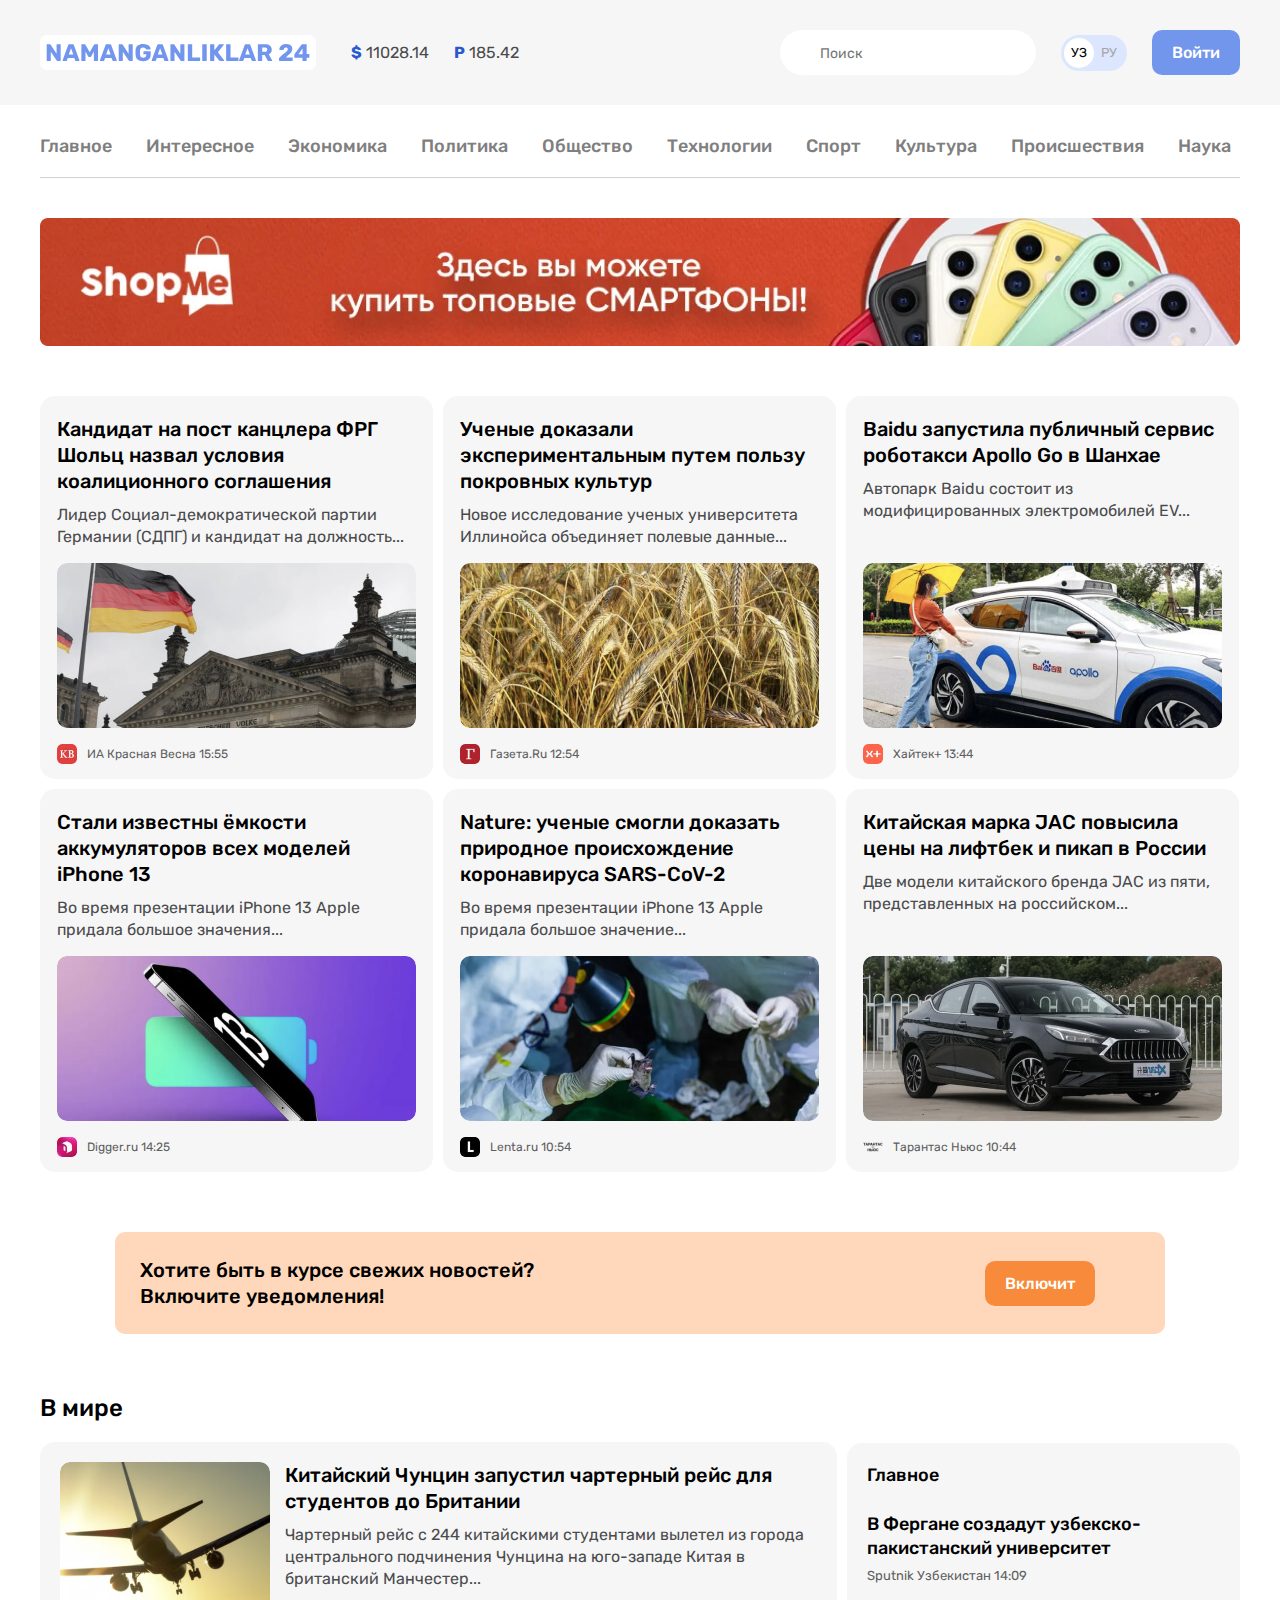
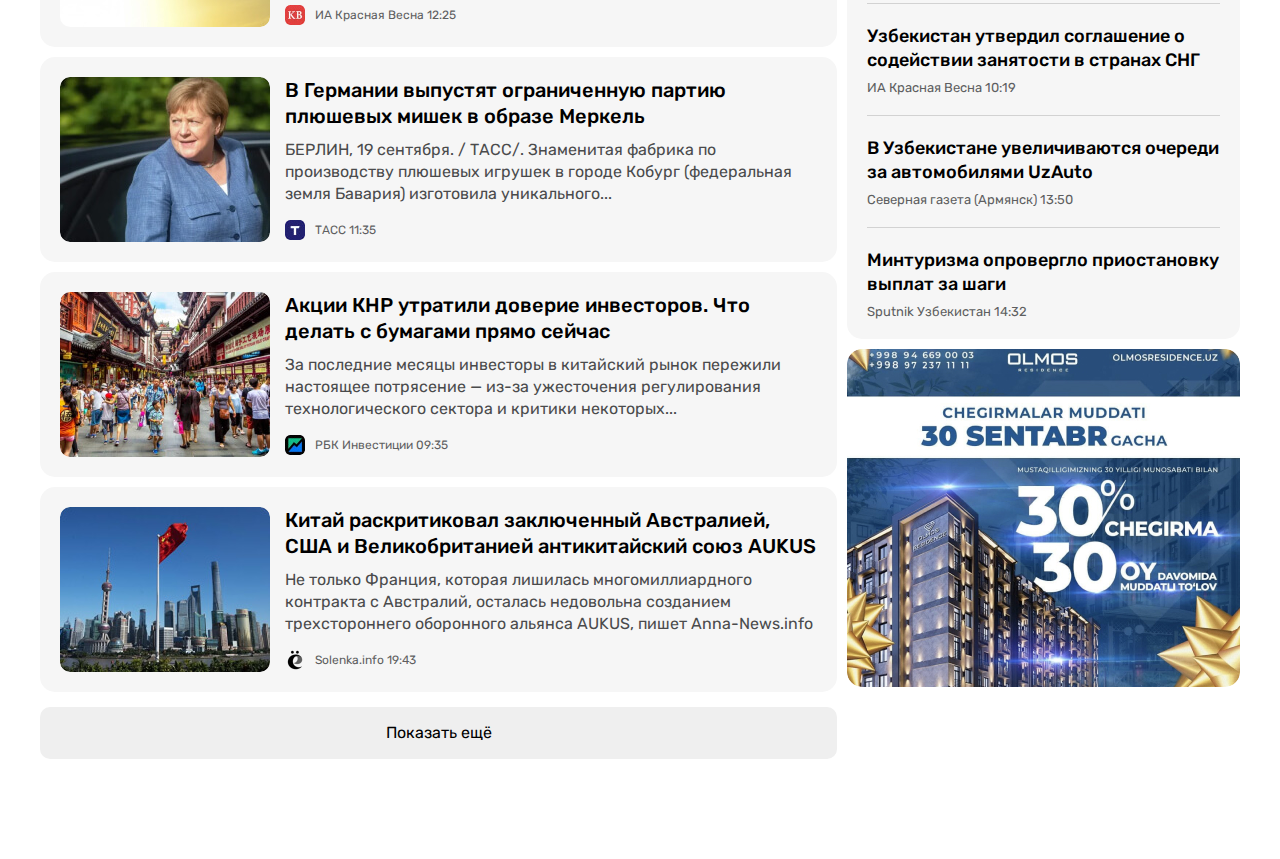
==== index.html @ 51164f2a "Add global-news and sidebar" ====
<!DOCTYPE html>
<html lang="uz">
<head>
  <meta charset="UTF-8">
  <meta http-equiv="X-UA-Compatible" content="IE=edge">
  <meta name="viewport" content="width=device-width, initial-scale=1.0">
  <title>Namanganliklar-24</title>

  <!-- Google Fonts -->
  <link rel="preconnect" href="https://fonts.googleapis.com">
  <link rel="preconnect" href="https://fonts.gstatic.com" crossorigin>
  <link href="https://fonts.googleapis.com/css2?family=Rubik:wght@400;500;700&display=swap" rel="stylesheet">

  <!-- Styles -->
  <link rel="stylesheet" href="css/normalize.css">
  <link rel="stylesheet" href="css/styles.css">
</head>
<body>


  <!-- SITE-HEADER -->
  <header class="site-header">
    <!-- SITE-HEADER-TOP -->
    <div class="site-header-top">
      <div class="site-header-top-container container">
        <!-- SITE-HEADER-LOGO -->
        <a class="site-header-logo" href="index.html">
          <img class="site-header-logo-img" src="img/logo-purple.svg" alt="N24 logo" width="264" height="28">
        </a>

        <!-- CURRENCY RATES -->
        <ul class="currency-rates">
          <li class="currency-rates-item">
            <b class="currency-rates-type">$</b>
            <span class="currency-rates-value">11028.14</span>
          </li>
          <li class="currency-rates-item">
            <b class="currency-rates-type">Р</b>
            <span class="currency-rates-value">185.42</span>
          </li>
        </ul>

        <!-- GLOBAL SEARCH FORM -->
        <form class="global-search-form" action="https://echo.htmlacademy.ru" method="get">
          <input class="global-search-form-input" type="search" name="search" placeholder="Поиск" aria-label="Поиск" required>
        </form>

        <!-- LANG-TOGGLE -->
        <div class="lang-toggle">
          <a class="lang-toggle-link lang-toggle-link-active" href="index.html">УЗ</a>
          <a class="lang-toggle-link" href="index.html/ru">РУ</a>
        </div>

        <!-- SITE-HEADER-AUTH -->
        <a class="button button-primary" href="#">Войти</a>
      </div>
    </div>

    <div class="container">
      <!-- SITENAV -->
      <nav class="sitenav">
        <ul class="sitenav-list">
          <li class="sitenav-item"><a class="sitenav-link" href="#">Главное</a></li>
          <li class="sitenav-item"><a class="sitenav-link" href="#">Интересное</a></li>
          <li class="sitenav-item"><a class="sitenav-link" href="#">Экономика</a></li>
          <li class="sitenav-item"><a class="sitenav-link" href="#">Политика</a></li>
          <li class="sitenav-item"><a class="sitenav-link" href="#">Общество</a></li>
          <li class="sitenav-item"><a class="sitenav-link" href="#">Технологии</a></li>
          <li class="sitenav-item"><a class="sitenav-link" href="#">Спорт</a></li>
          <li class="sitenav-item"><a class="sitenav-link" href="#">Культура</a></li>
          <li class="sitenav-item"><a class="sitenav-link" href="#">Происшествия</a></li>
          <li class="sitenav-item"><a class="sitenav-link" href="#">Наука</a></li>
        </ul>
      </nav>

      <!-- SITE-HEADER-BANNER -->
      <aside class="site-header-banner">
        <a class="site-header-banner-link" href="https://olcha.uz" target="_blank">
          <img class="site-header-banner-img" src="img/shopme-banner.jpg" alt="Shopme banner" width="1200" height="128" srcset="img/shopme-banner.jpg 1x, img/shopme-banner@2x.jpg 2x">
        </a>
      </aside>
    </div>
  </header>


  <!-- MAIN-CONTENT -->
  <main class="main-content">
    <div class="container">
      <!-- <h1>Namanganliklar24 - сайт новостей</h1> -->

      <!-- TOP NEWS -->
      <section class="top-news">
        <!-- <h2>Топ новости</h2> -->
        <!-- NEWS-GRID -->
        <div class="news-grid">
          <!-- NEWS-GRID-ITEM -->
          <article class="news-grid-item article-card">
            <h3 class="article-card-title">
              <a class="article-card-link" href="#" >Кандидат на пост канцлера ФРГ Шольц назвал условия коалиционного соглашения</a>
            </h3>
            <p class="article-card-text">Лидер Социал-демократической партии Германии (СДПГ) и кандидат на должность...</p>
            <img class="article-card-img" src="img/germany.jpg" alt="Кандидат на пост канцлера ФРГ Шольц назвал условия коалиционного соглашения" width="360" height="165" srcset="img/germany.jpg 1x, img/germany@2x.jpg 2x">
            <footer class="article-card-footer">
              <img class="article-card-source-icon" src="img/krasnaya-vesna.jpg" alt="Кандидат на пост канцлера ФРГ Шольц назвал условия коалиционного соглашения" width="20" height="20" srcset="img/krasnaya-vesna.jpg 1x, img/krasnaya-vesna@2x.jpg 2x">
              <div class="article-card-source-time">
                <span class="article-card-source">ИА Красная Весна</span>
                <time datetime="15:55:00">15:55</time>
              </div>
            </footer>
          </article>
          <!-- NEWS-GRID-ITEM -->
          <article class="news-grid-item article-card">
            <h3 class="article-card-title">
              <a class="article-card-link" href="#" >Ученые доказали экспериментальным путем пользу покровных культур</a>
            </h3>
            <p class="article-card-text">Новое исследование ученых университета Иллинойса объединяет полевые данные...</p>
            <img class="article-card-img" src="img/wheat.jpg" alt="Ученые доказали экспериментальным путем пользу покровных культур" width="360" height="165" srcset="img/wheat.jpg 1x, img/wheat@2x.jpg 2x">
            <footer class="article-card-footer">
              <img class="article-card-source-icon" src="img/gazetaru.jpg" alt="Ученые доказали экспериментальным путем пользу покровных культур" width="20" height="20" srcset="img/gazetaru.jpg 1x, img/gazetaru@2x.jpg 2x">
              <div class="article-card-source-time">
                <span class="article-card-source">Газета.Ru</span>
                <time datetime="12:54:00">12:54</time>
              </div>
            </footer>
          </article>
          <!-- NEWS-GRID-ITEM -->
          <article class="news-grid-item article-card">
            <h3 class="article-card-title">
              <a class="article-card-link" href="#" >Baidu запустила публичный сервис роботакси Apollo Go в Шанхае</a>
            </h3>
            <p class="article-card-text">Автопарк Baidu состоит из модифицированных электромобилей EV...</p>
            <img class="article-card-img" src="img/apollo.jpg" alt="Baidu запустила публичный сервис роботакси Apollo Go в Шанхае" width="360" height="165" srcset="img/apollo.jpg 1x, img/apollo@2x.jpg 2x">
            <footer class="article-card-footer">
              <img class="article-card-source-icon" src="img/hitech-plus.jpg" alt="Baidu запустила публичный сервис роботакси Apollo Go в Шанхае" width="20" height="20" srcset="img/hitech-plus.jpg 1x, img/hitech-plus@2x.jpg 2x">
              <div class="article-card-source-time">
                <span class="article-card-source">Хайтек+</span>
                <time datetime="13:44:00">13:44</time>
              </div>
            </footer>
          </article>
          <!-- NEWS-GRID-ITEM -->
          <article class="news-grid-item article-card">
            <h3 class="article-card-title">
              <a class="article-card-link" href="#" >Стали известны ёмкости аккумуляторов всех моделей iPhone 13</a>
            </h3>
            <p class="article-card-text">Во время презентации iPhone 13 Apple придала большое значения...</p>
            <img class="article-card-img" src="img/iphone.jpg" alt="Стали известны ёмкости аккумуляторов всех моделей iPhone 13" width="360" height="165" srcset="img/iphone.jpg 1x, img/iphone@2x.jpg 2x">
            <footer class="article-card-footer">
              <img class="article-card-source-icon" src="img/digger-logo.jpg" alt="Стали известны ёмкости аккумуляторов всех моделей iPhone 13" width="20" height="20" srcset="img/digger-logo.jpg 1x, img/digger-logo@2x.jpg 2x">
              <div class="article-card-source-time">
                <span class="article-card-source">Digger.ru</span>
                <time datetime="14:25:00">14:25</time>
              </div>
            </footer>
          </article>
          <!-- NEWS-GRID-ITEM -->
          <article class="news-grid-item article-card">
            <h3 class="article-card-title">
              <a class="article-card-link" href="#" >Nature: ученые смогли доказать природное происхождение коронавируса SARS-CoV-2</a>
            </h3>
            <p class="article-card-text">Во время презентации iPhone 13 Apple придала большое значение...</p>
            <img class="article-card-img" src="img/sars-cov.jpg" alt="Nature: ученые смогли доказать природное происхождение коронавируса SARS-CoV-2" width="360" height="165" srcset="img/sars-cov.jpg 1x, img/sars-cov@2x.jpg 2x">
            <footer class="article-card-footer">
              <img class="article-card-source-icon" src="img/lenta.jpg" alt="Nature: ученые смогли доказать природное происхождение коронавируса SARS-CoV-2" width="20" height="20" srcset="img/lenta.jpg 1x, img/lenta.jpg 2x">
              <div class="article-card-source-time">
                <span class="article-card-source">Lenta.ru</span>
                <time datetime="10:54:00">10:54</time>
              </div>
            </footer>
          </article>
          <!-- NEWS-GRID-ITEM -->
          <article class="news-grid-item article-card">
            <h3 class="article-card-title">
              <a class="article-card-link" href="#" >Китайская марка JAC повысила цены на лифтбек и пикап в России</a>
            </h3>
            <p class="article-card-text">Две модели китайского бренда JAC из пяти, представленных на российском...</p>
            <img class="article-card-img" src="img/jac.jpg" alt="Китайская марка JAC повысила цены на лифтбек и пикап в России" width="360" height="165" srcset="img/jac.jpg 1x, img/jac@2x.jpg 2x">
            <footer class="article-card-footer">
              <img class="article-card-source-icon" src="img/tarantas-news.png" alt="Китайская марка JAC повысила цены на лифтбек и пикап в России" width="20" height="20" srcset="img/tarantas-news.png 1x, img/tarantas-news@2x.png 2x">
              <div class="article-card-source-time">
                <span class="article-card-source">Тарантас Ньюс</span>
                <time datetime="10:44:00">10:44</time>
              </div>
            </footer>
          </article>
        </div>
      </section>


      <!-- NOTIFICATION-CTA -->
      <section class="notitification-cta">
        <div class="notitification-cta-text">Хотите быть в курсе свежих новостей?
          <br>Включите уведомления!
        </div>
        <button class="button button-orange" type="button">Включит</button>
      </section>


      <div class="layout-2-1">
        <div class="layout-2-1-main">
          <section class="global-news">
            <h2 class="global-news-heading">В мире</h2>
            <!-- NEWS-LIST -->
            <div class="news-list">
              <div class="news-list-item article-card-horizontal">
                <img class="article-card-horizontal-img" src="img/airplane.jpg" alt="" width="210" height="165" srcset="img/airplane.jpg 1x, img/airplane@2x.jpg 2x">
                <div class="article-card-horizontal-content">
                  <h3 class="article-card-horizontal-title">
                    <a class="article-card-horizontal-link" href="#">Китайский Чунцин запустил чартерный рейс для студентов до Британии</a>
                  </h3>
                  <p class="article-card-horizontal-text">Чартерный рейс с 244 китайскими студентами вылетел из города центрального подчинения Чунцина на юго-западе Китая в британский Манчестер...</p>
                  <footer class="article-card-horizontal-footer">
                    <img class="article-card-horizontal-source-icon" src="img/krasnaya-vesna.jpg" alt="" width="20" height="20" srcset="img/krasnaya-vesna.jpg 1x, img/krasnaya-vesna@2x.jpg 2x">
                    <div class="article-card-source-time">
                      <span class="article-card-horizontal-source">ИА Красная Весна</span>
                      <time datetime="12:25:00">12:25</time>
                    </div>
                  </footer>
                </div>
              </div>
              <div class="news-list-item article-card-horizontal">
                <img class="article-card-horizontal-img" src="img/england.jpg" alt="" width="210" height="165" srcset="img/england.jpg 1x, img/england@2x.jpg 2x">
                <div class="article-card-horizontal-content">
                  <h3 class="article-card-horizontal-title">
                    <a class="article-card-horizontal-link" href="#">В Германии выпустят ограниченную партию плюшевых мишек в образе Меркель</a>
                  </h3>
                  <p class="article-card-horizontal-text">БЕРЛИН, 19 сентября. / ТАСС/. Знаменитая фабрика по производству плюшевых игрушек в городе Кобург (федеральная земля Бавария) изготовила уникального...</p>
                  <footer class="article-card-horizontal-footer">
                    <img class="article-card-horizontal-source-icon" src="img/tacc.jpg" alt="" width="20" height="20" srcset="img/tacc.jpg 1x, img/tacc@2x.jpg 2x">
                    <div class="article-card-source-time">
                      <span class="article-card-horizontal-source">ТАСС</span>
                      <time datetime="11:35:00">11:35</time>
                    </div>
                  </footer>
                </div>
              </div>
              <div class="news-list-item article-card-horizontal">
                <img class="article-card-horizontal-img" src="img/sale.jpg" alt="" width="210" height="165" srcset="img/sale.jpg 1x,img/sale@2x.jpg 2x">
                <div class="article-card-horizontal-content">
                  <h3 class="article-card-horizontal-title">
                    <a class="article-card-horizontal-link" href="#">Акции КНР утратили доверие инвесторов. Что делать с бумагами прямо сейчас</a>
                  </h3>
                  <p class="article-card-horizontal-text">За последние месяцы инвесторы в китайский рынок пережили настоящее потрясение — из-за ужесточения регулирования технологического сектора и критики некоторых...</p>
                  <footer class="article-card-horizontal-footer">
                    <img class="article-card-horizontal-source-icon" src="img/rbk.jpg" alt="" width="20" height="20" srcset="img/rbk.jpg 1x, img/rbk@2x.jpg 2x">
                    <div class="article-card-source-time">
                      <span class="article-card-horizontal-source">РБК Инвестиции</span>
                      <time datetime="09:35:00">09:35</time>
                    </div>
                  </footer>
                </div>
              </div>
              <div class="news-list-item article-card-horizontal">
                <img class="article-card-horizontal-img" src="img/china.jpg" alt="" width="210" height="165" srcset="img/china.jpg 1x, img/china@2x.jpg 2x">
                <div class="article-card-horizontal-content">
                  <h3 class="article-card-horizontal-title">
                    <a class="article-card-horizontal-link" href="#">Китай раскритиковал заключенный Австралией, США и Великобританией антикитайский союз AUKUS</a>
                  </h3>
                  <p class="article-card-horizontal-text">Не только Франция, которая лишилась многомиллиардного контракта с Австралий, осталась недовольна созданием трехстороннего оборонного альянса AUKUS, пишет Anna-News.info</p>
                  <footer class="article-card-horizontal-footer">
                    <img class="article-card-horizontal-source-icon" src="img/solenka.png" alt="" width="20" height="20" srcset="img/solenka.png 1x, img/solenka@2x.png 2x">
                    <div class="article-card-source-time">
                      <span class="article-card-horizontal-source">Solenka.info</span>
                      <time datetime="19:43:00">19:43</time>
                    </div>
                  </footer>
                </div>
              </div>
            </div>
            <button class="news-list-more-button button-block" type="button">Показать ещё</button>
          </section>
        </div>


        <div class="layout-2-1-sidebar">
          <section class="layout-2-1-sidebar-item sidebar-news-card">
            <h2 class="sidebar-news-card-heading">Главное</h2>
            <ul class="sidebar-news-card-list">
              <li class="sidebar-news-card-item">
                <h3 class="sidebar-news-card-title">
                  <a class="sidebar-news-card-link" href="#">В Фергане создадут узбекско-пакистанский университет</a>
                </h3>
                <div class="sidebar-news-card-source-time">
                  <span class="sidebar-news-card-source">Sputnik Узбекистан</span>
                  <time datetime="14:09:00">14:09</time>
                </div>
              </li>
              <li class="sidebar-news-card-item">
                <h3 class="sidebar-news-card-title">
                  <a class="sidebar-news-card-link" href="#"> Узбекистан утвердил соглашение о содействии занятости в странах СНГ</a>
                </h3>
                <div class="sidebar-news-card-source-time">
                  <span class="sidebar-news-card-source">ИА Красная Весна</span>
                  <time datetime="10:19:00">10:19</time>
                </div>
              </li>
              <li class="sidebar-news-card-item">
                <h3 class="sidebar-news-card-title">
                  <a class="sidebar-news-card-link" href="#">В Узбекистане увеличиваются очереди за автомобилями UzAuto</a>
                </h3>
                <div class="sidebar-news-card-source-time">
                  <span class="sidebar-news-card-source">Северная газета (Армянск)</span>
                  <time datetime="13:50:00">13:50</time>
                </div>
              </li>
              <li class="sidebar-news-card-item">
                <h3 class="sidebar-news-card-title">
                  <a class="sidebar-news-card-link" href="#">Минтуризма опровергло приостановку выплат за шаги</a>
                </h3>
                <div class="sidebar-news-card-source-time">
                  <span class="sidebar-news-card-source">Sputnik Узбекистан</span>
                  <time datetime="14:32:00">14:32</time>
                </div>
              </li>
            </ul>
          </section>

        <aside class="layout-2-1-sidebar-item sidebar-ad">
          <a class="sidebar-ad-link" href="#" target="_blank">
            <img class="sidebar-ad-img" src="img/sidebar-ad.jpg" alt="Olmos" width="393" height="338" srcset="img/sidebar-ad.jpg 1x, img/sidebar-ad@2x.jpg 2x">
          </a>
        </aside>
        </div>
      </div>

    </div>
  </main>

</body>
</html>
---- css/styles.css ----
/* GLOBAL */
* {
  box-sizing: border-box;
}


/* html {
  scroll-behavior: smooth;
} */

body {
  display: flex;
  flex-direction: column;
  height: 100%;
  padding: 0;
  margin: 0;
  font-family: "Rubik", "Arial", sans-serif;
  font-size: 16px;
  line-height: 22px;
  background-color: #fff;
  color: #4A4B4C;
}

img {
  max-width: 100%;
  height: auto;
}


/* OUTLINE STYLES*/
*:focus {
  outline: 2px dashed #7296EC;
  outline-offset: 3px;
}


/* BUTTON */
.button {
  display: inline-block;
  padding: 13px 20px;
  border: 0;
  border-radius: 10px;
  font-size: 16px;
  line-height: normal;
  font-weight: 500;
  text-decoration: none;
  text-align: center;
  cursor: pointer;
}

.button:hover {
  opacity: 0.8;
}

.button:active {
  opacity: 0.6;
}

.button-block {
  display: block;
  width: 100%;
  border: 0;
  border-radius: 10px;
}

.button-primary {
  background-color: #7296EC;
  color: #fff ;
}

.button-orange {
  background-color: #F78B3B;
  color: #fff ;
}

/* CONTAINER */
.container {
  width: 100%;
  max-width: 1240px;
  padding-left: 20px;
  padding-right: 20px;
  margin-right: auto;
  margin-left: auto;
}


/* SITE-HEADER */
/* SITE-HEADER-TOP */
.site-header-top {
  padding-top: 30px;
  padding-bottom: 30px;
  margin-bottom: 10px;
  background-color: #f6f6f6;
}

.site-header-top-container {
  display: flex;
  align-items: center;
}

.site-header-logo {
  display: flex;
  padding: 8px 6px;
  margin-right: 35px;
  border-radius: 7px;
  background-color: #fff ;
}

.site-header-logo:hover {
  opacity: 0.8;
}

.site-header-logo:active {
  opacity: 0.6;
}


/* CURRENCY-RATES */
.currency-rates {
  display: flex;
  align-items:center;
  padding: 0;
  margin: 0;
  margin-right: auto;
  list-style: none;
}

.currency-rates-item:not(:last-child) {
  margin-right: 25px;
}

.currency-rates-type {
  color: #2959ce ;
}


/* GLOBAL-SEARCH-FORM */
.global-search-form {
  margin-right: 25px;
}

.global-search-form-input {
  padding-top: 15px;
  padding-right: 20px;
  padding-bottom: 13px;
  padding-left: 40px;
  border: 0;
  border-radius: 60px;
  font-size: 14px;
  line-height: normal;
}


/* LANG-TOGGLE */
.lang-toggle {
  display: flex;
  padding: 3px;
  margin-right: 25px;
  border-radius: 39px;
  background-color: #DCE6FF;
}

.lang-toggle-link {
  width: 30px;
  height: 30px;
  font-size: 13px;
  line-height: 30px;
  color: #a6a6a6;
  border-radius: 50%;
  text-align: center;
  text-decoration: none;
}

.lang-toggle-link-active {
  background-color: #fff ;
  color: #000;
}


/* SITENAV */
.sitenav {
  padding-top: 16px;
  padding-bottom: 16px;
  border-bottom: 1px solid #d1d1d1;
  margin-bottom: 40px;
  font-size: 18px;
  line-height: normal;
  font-weight: 500;
}

.sitenav-list {
  display: flex;
  flex-wrap: wrap;
  align-items: center;
  padding: 0;
  margin: 0;
  list-style: none;
}

.sitenav-item {
  margin-top: 4px;
  margin-bottom: 4px;
}

.sitenav-item:not(:last-child) {
  margin-right: 34px;
}

.sitenav-link {
  display: block;
  color: #7f7f7f;
  text-decoration: none;
}

.sitenav-link:hover {
  color: #7296EC ;
}

.sitenav-link:active {
  opacity: 0.6;
}

/* SITE-HEADER-BANNER */
.site-header-banner-link {
  display: flex;
}


/* MAIN-CONTENT */
.main-content {
  flex-grow: 1;
  padding-top: 50px;
  padding-bottom: 100px;
}


/* NEWS-GRID */
.news-grid {
  display: flex;
  flex-wrap: wrap;
  margin-left: -10px;
  margin-bottom: -10px;
}

.news-grid-item {
  width: 393px;
  margin-left: 10px;
  margin-bottom: 10px;
}

.article-card {
  display: flex;
  flex-direction: column;
  padding: 20px 17px 15px;
  border-radius: 15px;
  background-color: #f6f6f6;
}

.article-card-title {
  margin-top: 0;
  margin-bottom: 10px;
  font-size: 20px;
  font-weight: 500;
  line-height: 26px;
}

.article-card-link {
  display: inline-block;
  color: #000;
  text-decoration: none;
}

.article-card-link:hover {
  color: #7296EC;
}

.article-card-link:active {
  opacity: 0.6;
}

.article-card-text {
  margin-top: 0;
  margin-bottom: 15px;
}

.article-card-img {
  display: block;
  width: 360px;
  height: 165px;
  margin-bottom: 16px;
  margin-top: auto;
  border-radius: 10px;
  object-fit: cover;
}

.article-card-footer {
  display: flex;
  align-items: center;
}

.article-card-source-icon {
  width: 20px;
  height: 20px;
  margin-right: 10px;
  border-radius: 5px;
}

.article-card-source-time {
  font-size: 12px;
  line-height: normal;
  color: #5E5F61;
}


/* NOTIFICATION-CTA */
.notitification-cta {
  display: flex;
  justify-content: space-between;
  align-items: center;
  padding: 25px 70px 25px 25px;
  margin: 60px 75px;
  border-radius: 10px;
  background-color: #FFD7BA ;
}

.notitification-cta-text {
  font-size: 20px;
  font-weight: 500;
  line-height: 26px;
  color: #000 ;
}


/* GLOBAL-NEWS */
.global-news-heading {
  margin-top: 0;
  margin-bottom: 20px;
  font-size: 24px;
  font-weight: 500;
  line-height: normal;
  color: #000;
}

.news-list {
  display: flex;
  flex-direction: column;
  margin-bottom: 15px;
}

.news-list-item:not(:last-child) {
  margin-bottom: 10px;
}


/* ARTICLE-CARD-HORIZONTAL */
.article-card-horizontal {
  border-radius: 15px;
  background-color: #f6f6f6;
  display: flex;
  align-items:flex-start;
  padding: 20px;
}
.article-card-horizontal-img {
  width: 210px;
  height: 165px;
  margin-right: 15px;
  border-radius: 10px;
  object-fit: cover;
}
.article-card-horizontal-content {
  flex-grow: 1;
}

.article-card-horizontal-title {
  margin-top: 0;
  margin-bottom: 10px;
  font-size: 20px;
  line-height: 26px;
  font-weight: 500;
}

.article-card-horizontal-link {
  display: inline-block;
  color:#000;
  text-decoration: none;
}

.article-card-horizontal-link:hover {
  color:#7296EC;
}

.article-card-horizontal-link:active {
  opacity: 0.6;
}

.article-card-horizontal-text {
  margin-top: 0;
  margin-bottom: 15px;
  font-size: 16px;
  line-height: 22px;
}

.article-card-horizontal-footer {
  display: flex;
  align-items:center;
}

.article-card-horizontal-source-icon {
  width: 20px;
  height: 20px;
  margin-right: 10px;
  object-fit: cover;
  border-radius: 5px;
}

.article-card-source-time {
  font-size: 12px;
  line-height: normal;
  color:#5E5F61;
}

.news-list-more-button {
  padding: 17px;
}


/* LAYOUT */
.layout-2-1 {
  display: flex;
  align-items: flex-start;
}

.layout-2-1-main {
  width: 797px;
  margin-right: 10px;
}

.layout-2-1-sidebar {
  width: 393px;
  margin-top: 49px;
}

.layout-2-1-sidebar-item:not(:last-child) {
  margin-bottom: 10px;
}

/* SIDEBAR-NEWS-CARD */
.sidebar-news-card {
  padding: 20px;
  border-radius: 15px;
  background-color: #f6f6f6;
  color: #000;
}
.sidebar-news-card-heading {
  margin-top: 0;
  margin-bottom: 25px;
  font-size: 18px;
  font-weight: 500;
  line-height: 24px;
}

.sidebar-news-card-list {
  padding: 0;
  margin: 0;
  list-style: none;
}

.sidebar-news-card-item {
  padding-top: 20px;
  padding-bottom: 20px;
}

.sidebar-news-card-item:first-child {
  padding-top: 0;
}

.sidebar-news-card-item:last-child {
  padding-bottom: 0;
}

.sidebar-news-card-item:not(:last-child) {
  border-bottom: 1px solid #d2d2d2;
}

.sidebar-news-card-title {
  margin-top: 0;
  margin-bottom: 8px;
  font-size: 18px;
  font-weight: 500;
  line-height: 24px;
}

.sidebar-news-card-link {
  display: inline-block;
  color:#000;
  text-decoration: none;
}

.sidebar-news-card-link:hover {
  color:#7296EC;
}

.sidebar-news-card-link:active {
  opacity: 0.6;
}

.sidebar-news-card-source-time {
  font-size: 13px;
  line-height: normal;
  color: #5E5F61 ;
}


/* SIDEBAR-AD */
.sidebar-ad-link {
  display: block;
}

.sidebar-ad-img {
  width: 393px;
  height: 338px;
  object-fit: cover;
  border-radius: 15px;
}
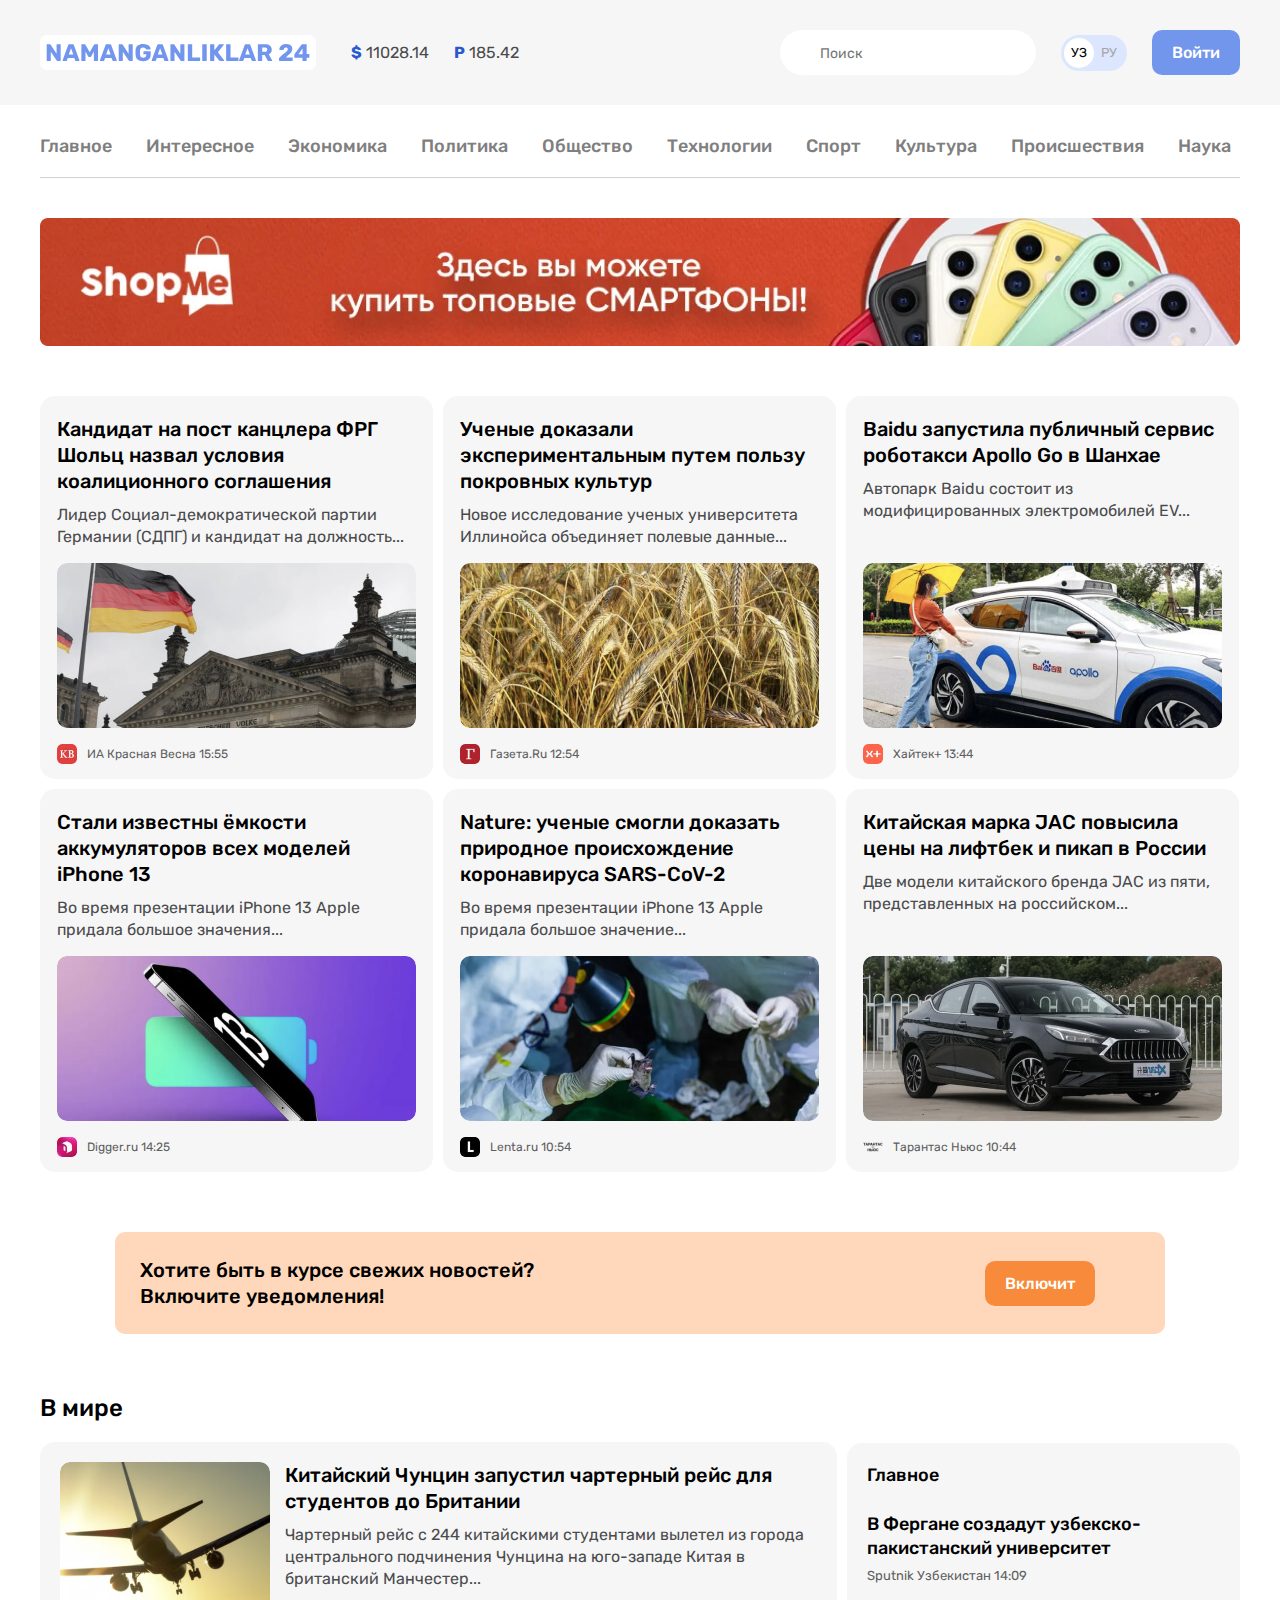
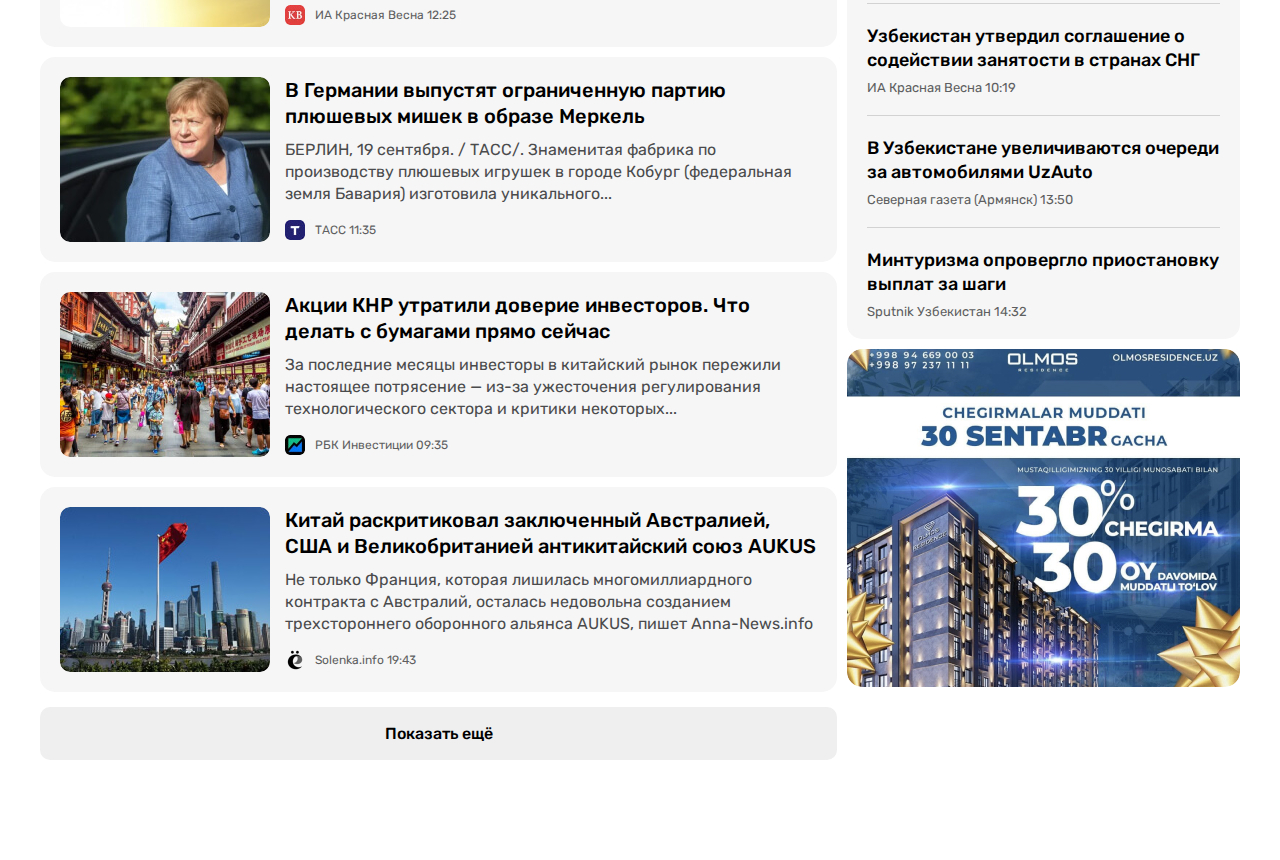
==== commit bd5c196d: "Add changes in button" ====
--- a/index.html
+++ b/index.html
@@ -267,7 +267,7 @@
                 </div>
               </div>
             </div>
-            <button class="news-list-more-button button-block" type="button">Показать ещё</button>
+            <button class="news-list-more-button button button-block" type="button">Показать ещё</button>
           </section>
         </div>
 
--- a/css/styles.css
+++ b/css/styles.css
@@ -59,8 +59,6 @@
 .button-block {
   display: block;
   width: 100%;
-  border: 0;
-  border-radius: 10px;
 }
 
 .button-primary {
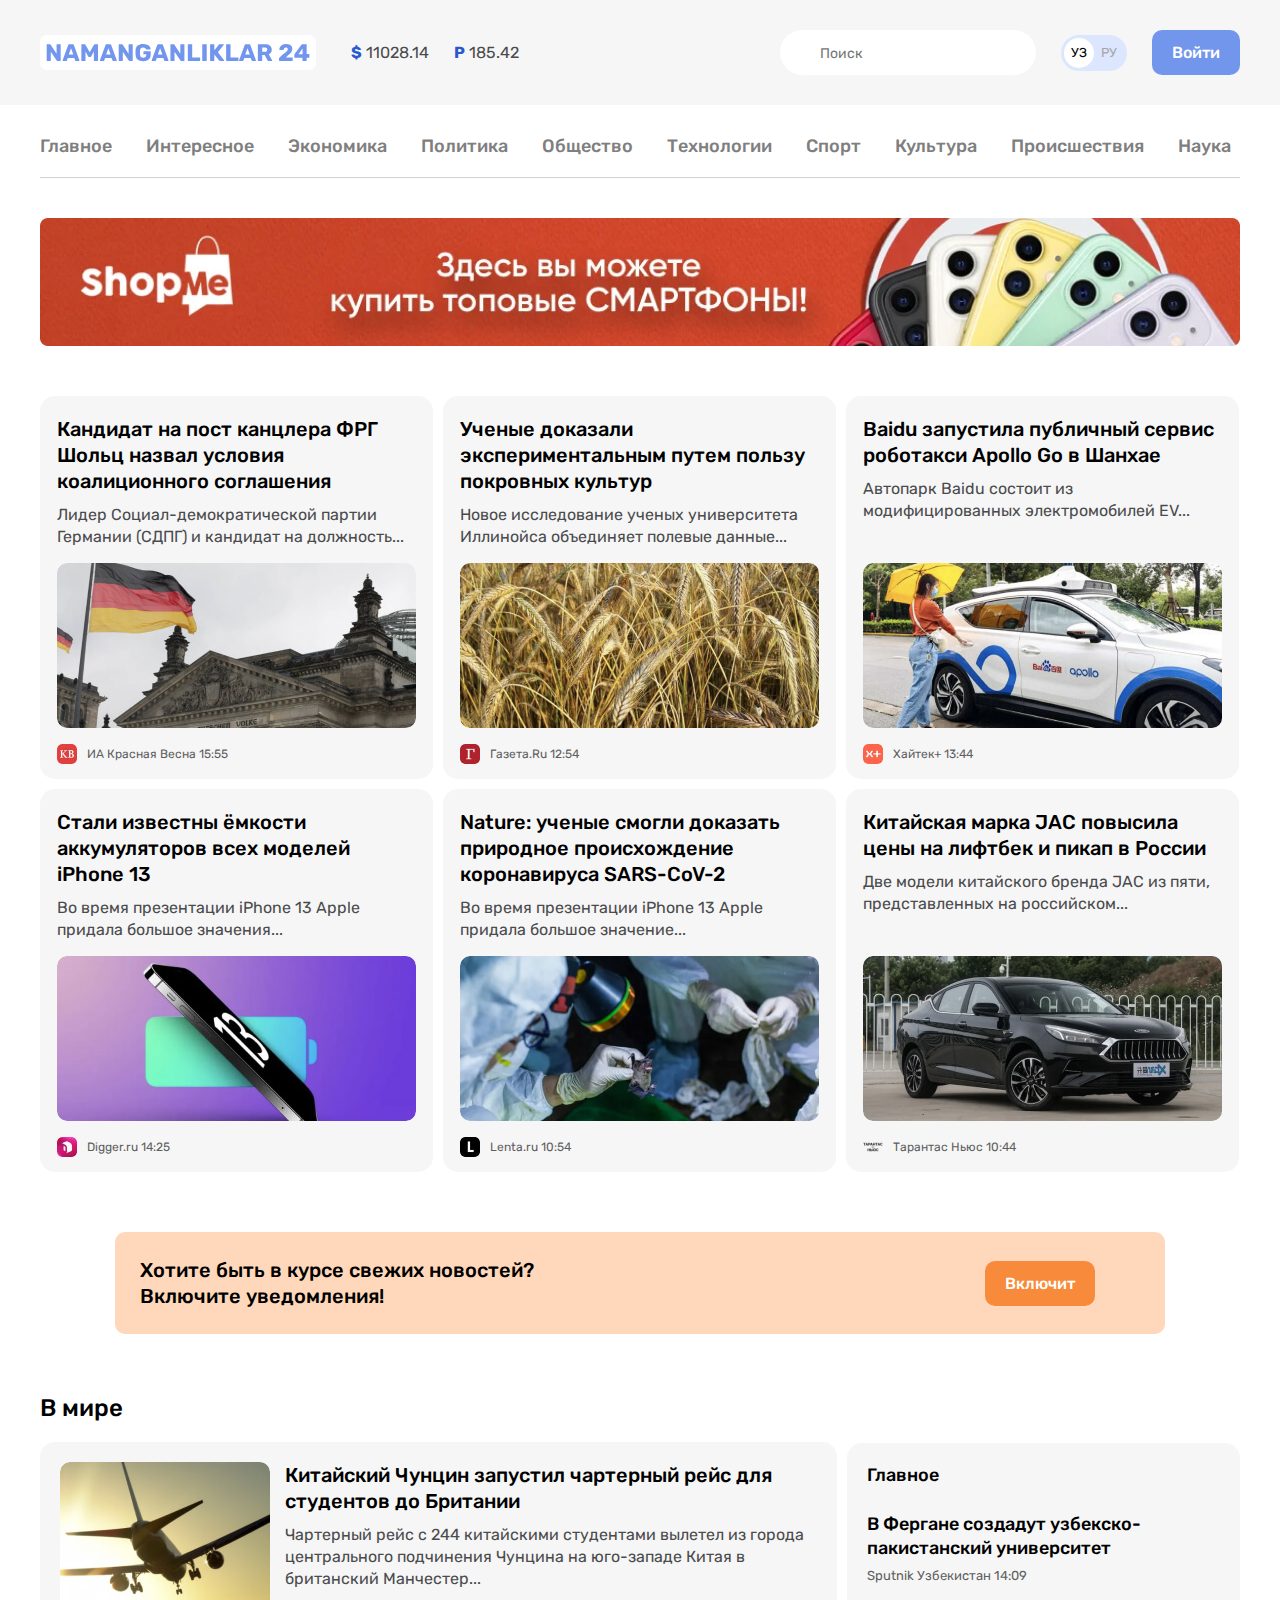
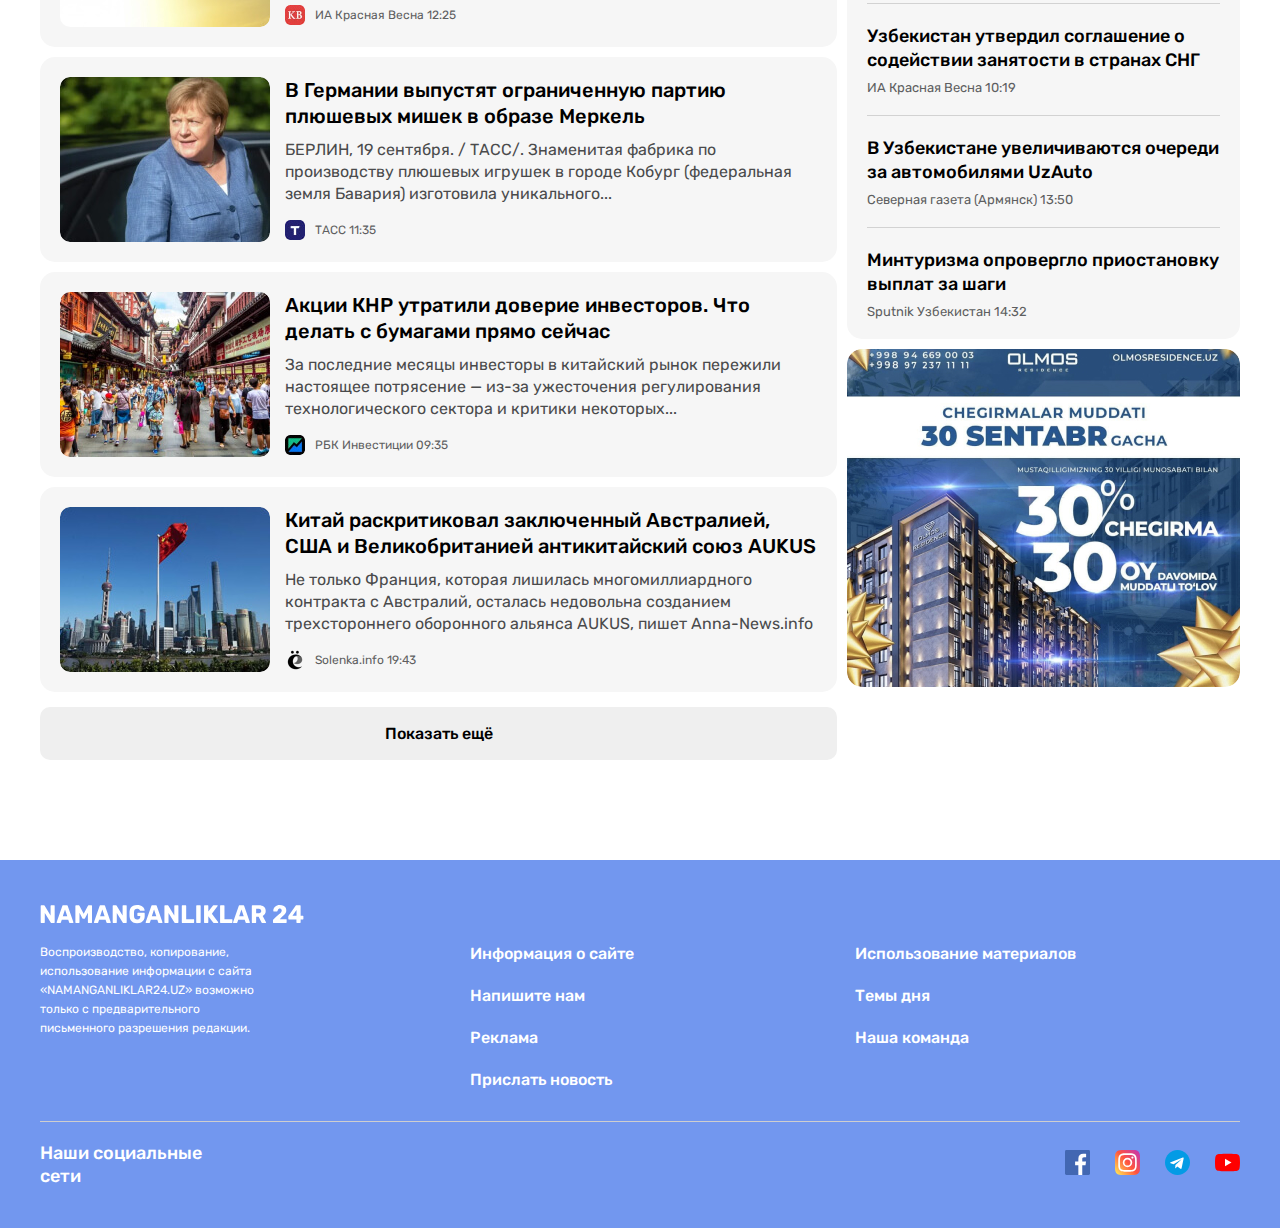
==== commit c5b018dc: "Add site-footer" ====
--- a/index.html
+++ b/index.html
@@ -326,5 +326,98 @@
     </div>
   </main>
 
+
+  <!-- SITE FOOTER -->
+  <footer class="site-footer">
+    <div class="container">
+      <div class="site-footer-logo-wrapper">
+        <a class="site-footer-logo" href="index.html">
+          <img class="site-footer-logo-img" src="img/logo-white.svg" alt="N24 Logo" width="264" height="28">
+        </a>
+      </div>
+
+      <div class="site-footer-about-links">
+        <div class="site-footer-about">Воспроизводство, копирование, использование информации с сайта «NAMANGANLIKLAR24.UZ» возможно только с предварительного письменного разрешения редакции.</div>
+
+        <div class="site-footer-links-wrapper">
+
+          <ul class="site-footer-links">
+            <li class="site-footer-links-item">
+              <a class="site-footer-link" href="#">
+              Информация о сайте
+              </a>
+            </li>
+            <li class="site-footer-links-item">
+              <a class="site-footer-link" href="#">
+              Напишите нам
+              </a>
+            </li>
+            <li class="site-footer-links-item">
+              <a class="site-footer-link" href="#">
+              Реклама
+              </a>
+            </li>
+            <li class="site-footer-links-item">
+              <a class="site-footer-link" href="#">
+              Прислать новость
+              </a>
+            </li>
+          </ul>
+
+          <ul class="site-footer-links">
+            <li class="site-footer-links-item">
+              <a class="site-footer-link" href="#">
+              Использование материалов
+              </a>
+            </li>
+            <li class="site-footer-links-item">
+              <a class="site-footer-link" href="#">
+              Темы дня</a>
+            </li>
+            <li class="site-footer-links-item">
+              <a class="site-footer-link" href="#">
+              Наша команда
+              </a>
+            </li>
+          </ul>
+        </div>
+      </div>
+
+      <hr class="site-footer-divider">
+
+      <div class="site-footer-socials">
+        <h2 class="site-footer-socials-heading">Наши социальные сети</h2>
+        <ul class="site-footer-socials-list">
+
+          <li class="site-footer-socials-item">
+            <a class="site-footer-socials-item" href="#" target="_blank">
+              <img class="site-footer-socials-icon" src="img/icon-facebook.svg" alt="Facebook" width="25" height="25">
+            </a>
+          </li>
+
+          <li class="site-footer-socials-item">
+            <a class="site-footer-socials-item" href="#" target="_blank">
+              <img class="site-footer-socials-icon" src="img/icon-instagram.svg" alt="Instagram" width="25" height="25">
+            </a>
+          </li>
+
+          <li class="site-footer-socials-item">
+            <a class="site-footer-socials-item" href="#" target="_blank">
+              <img class="site-footer-socials-icon" src="img/icon-telegram.svg" alt="Telegram" width="25" height="25">
+            </a>
+          </li>
+
+          <li class="site-footer-socials-item">
+            <a class="site-footer-socials-item" href="#" target="_blank">
+              <img class="site-footer-socials-icon" src="img/icon-youtube.svg" alt="YouTube" width="25" height="25">
+            </a>
+          </li>
+
+        </ul>
+      </div>
+
+    </div>
+  </footer>
+
 </body>
 </html>--- a/css/styles.css
+++ b/css/styles.css
@@ -519,4 +519,124 @@
   height: 338px;
   object-fit: cover;
   border-radius: 15px;
+}
+
+
+/* SITE-FOOTER */
+.site-footer {
+  padding-top: 40px;
+  padding-bottom: 40px;
+  background-color: #7297EF;
+  color:#fff;
+}
+
+.site-footer *:focus {
+  outline: 2px dashed #fff;
+}
+
+.site-footer-logo-wrapper {
+  display: flex;
+  margin-bottom: 15px;
+}
+
+.site-footer-logo {
+  display: flex;
+}
+
+.site-footer-logo:hover {
+  opacity: 0.8;
+}
+
+.site-footer-logo:active {
+  opacity: 0.6;
+}
+
+.site-footer-logo-img {
+  width: 264px;
+  height: 28px;
+  object-fit: contain;
+}
+
+.site-footer-about-links {
+  display: flex;
+}
+
+.site-footer-about {
+  width: 230px;
+  margin-right: 200px;
+  font-size: 12px;
+  line-height: 19px;
+}
+
+.site-footer-links-wrapper {
+  flex-grow: 1;
+  display: flex;
+}
+
+.site-footer-links {
+  width: 50%;
+  padding-left: 0;
+  padding-right: 24px;
+  margin: 0;
+  list-style: none;
+  font-weight: 500;
+}
+
+.site-footer-links-item:not(:last-child) {
+  margin-bottom: 20px;
+}
+
+.site-footer-link {
+  text-decoration: none;
+  color: #fff;
+  display: inline-block;
+}
+
+.site-footer-link:hover {
+  text-decoration: underline;
+}
+
+.site-footer-divider {
+  height: 1px;
+  border: 0;
+  margin-top: 30px;
+  margin-bottom: 20px;
+  background-color: #cecece;
+}
+
+.site-footer-socials {
+display: flex;
+justify-content: space-between;
+align-items: center;
+}
+
+.site-footer-socials-heading {
+  width: 165px;
+  margin: 0;
+font-size: 18px;
+line-height: 23px;
+font-weight: 500;
+}
+
+.site-footer-socials-list {
+display: flex;
+align-items: center;
+padding: 0;
+margin: 0;
+list-style: none;
+}
+
+.site-footer-socials-item:not(:last-child) {
+margin-right: 25px;
+}
+
+.site-footer-socials-link {
+  display: flex;
+}
+
+.site-footer-socials-icon {
+flex-shrink: 0;
+width: 25px;
+height: 25px;
+object-fit: contain;
 }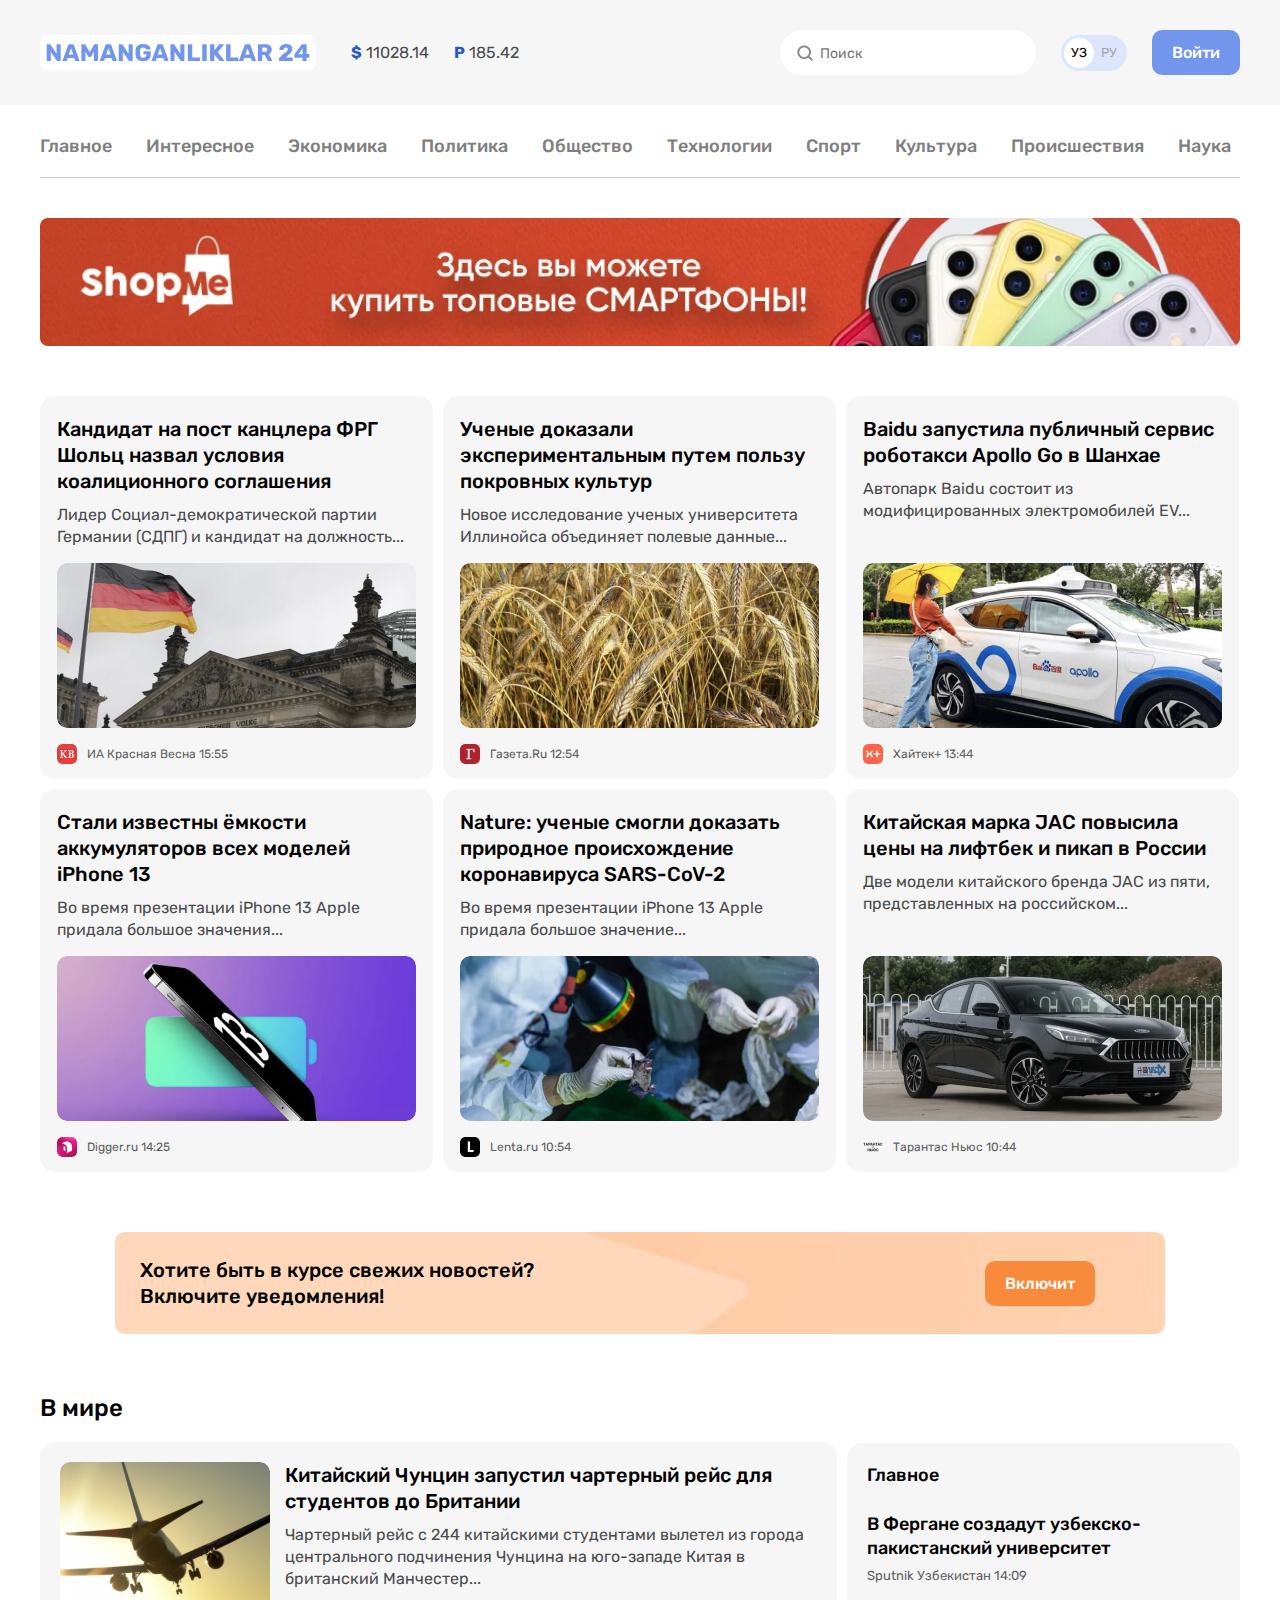
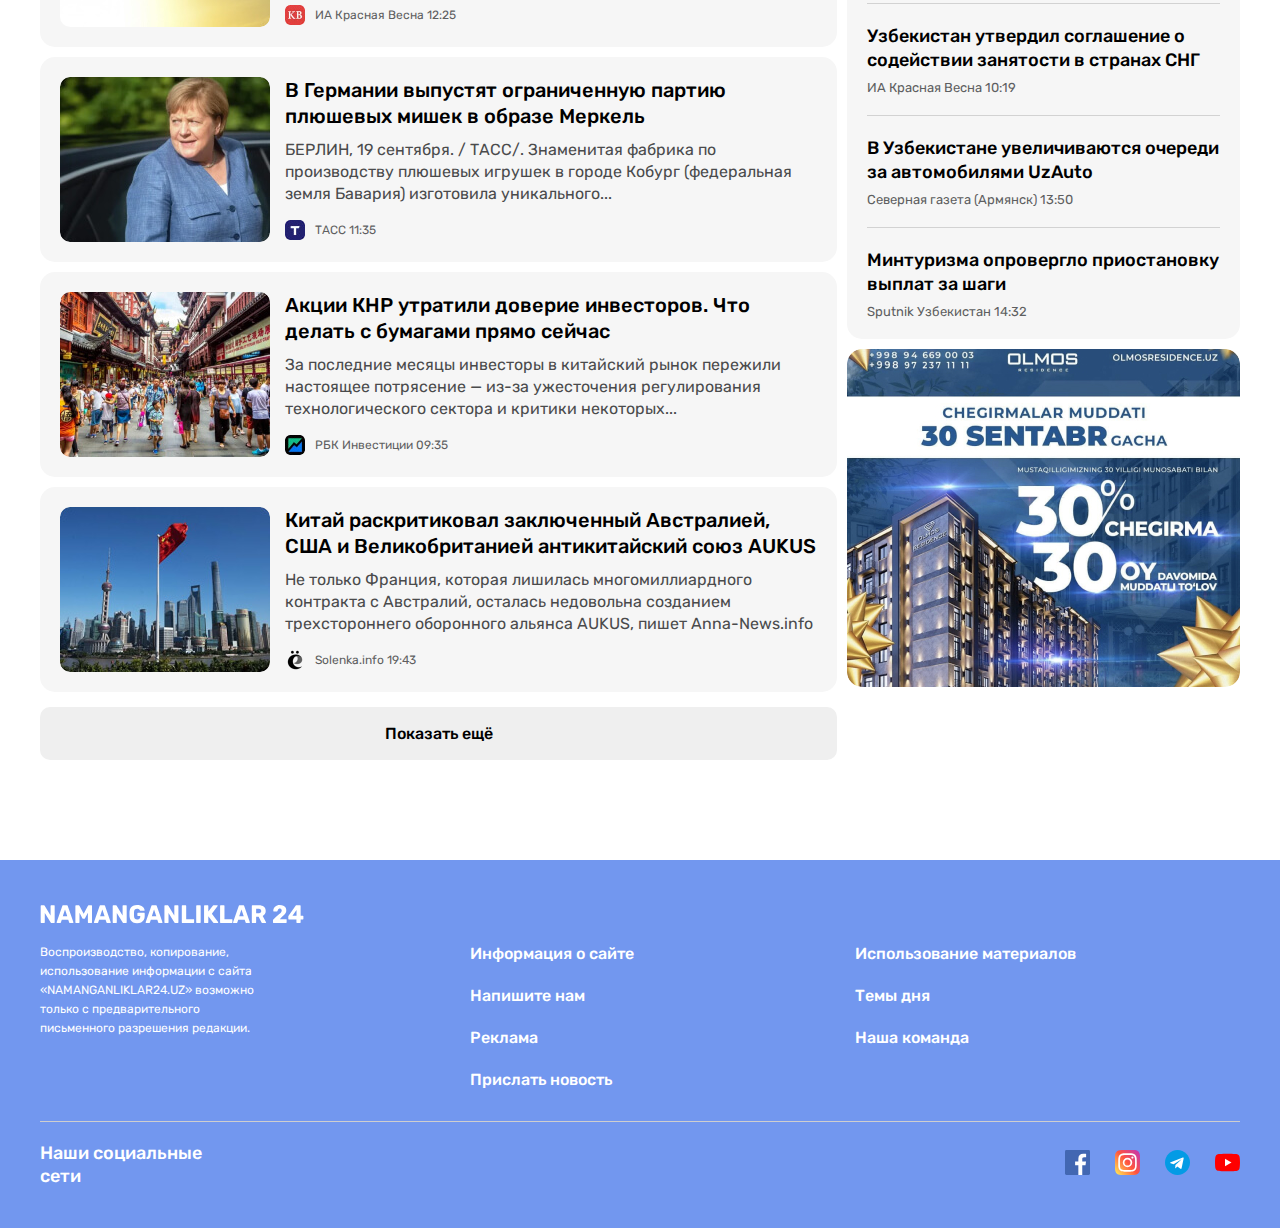
==== commit a202a328: "Prefix and minify CSS" ====
--- a/index.html
+++ b/index.html
@@ -12,8 +12,9 @@
   <link href="https://fonts.googleapis.com/css2?family=Rubik:wght@400;500;700&display=swap" rel="stylesheet">
 
   <!-- Styles -->
-  <link rel="stylesheet" href="css/normalize.css">
-  <link rel="stylesheet" href="css/styles.css">
+  <!-- <link rel="stylesheet" href="css/normalize.css"> -->
+  <!-- <link rel="stylesheet" href="css/styles.css"> -->
+  <link rel="stylesheet" href="css/styles.min.css">
 </head>
 <body>
 
@@ -60,16 +61,16 @@
       <!-- SITENAV -->
       <nav class="sitenav">
         <ul class="sitenav-list">
-          <li class="sitenav-item"><a class="sitenav-link" href="#">Главное</a></li>
-          <li class="sitenav-item"><a class="sitenav-link" href="#">Интересное</a></li>
-          <li class="sitenav-item"><a class="sitenav-link" href="#">Экономика</a></li>
-          <li class="sitenav-item"><a class="sitenav-link" href="#">Политика</a></li>
-          <li class="sitenav-item"><a class="sitenav-link" href="#">Общество</a></li>
-          <li class="sitenav-item"><a class="sitenav-link" href="#">Технологии</a></li>
-          <li class="sitenav-item"><a class="sitenav-link" href="#">Спорт</a></li>
-          <li class="sitenav-item"><a class="sitenav-link" href="#">Культура</a></li>
-          <li class="sitenav-item"><a class="sitenav-link" href="#">Происшествия</a></li>
-          <li class="sitenav-item"><a class="sitenav-link" href="#">Наука</a></li>
+          <li class="sitenav-item"><a class="sitenav-link" href="index.html">Главное</a></li>
+          <li class="sitenav-item"><a class="sitenav-link" href="news-list.html">Интересное</a></li>
+          <li class="sitenav-item"><a class="sitenav-link" href="news-list.html">Экономика</a></li>
+          <li class="sitenav-item"><a class="sitenav-link" href="news-list.html">Политика</a></li>
+          <li class="sitenav-item"><a class="sitenav-link" href="news-list.html">Общество</a></li>
+          <li class="sitenav-item"><a class="sitenav-link" href="news-list.html">Технологии</a></li>
+          <li class="sitenav-item"><a class="sitenav-link" href="news-list.html">Спорт</a></li>
+          <li class="sitenav-item"><a class="sitenav-link" href="news-list.html">Культура</a></li>
+          <li class="sitenav-item"><a class="sitenav-link" href="news-list.html">Происшествия</a></li>
+          <li class="sitenav-item"><a class="sitenav-link" href="news-list.html">Наука</a></li>
         </ul>
       </nav>
 
@@ -328,6 +329,7 @@
 
 
   <!-- SITE FOOTER -->
+   <!-- SITE FOOTER -->
   <footer class="site-footer">
     <div class="container">
       <div class="site-footer-logo-wrapper">
--- a/css/styles.css
+++ b/css/styles.css
@@ -146,6 +146,10 @@
   border-radius: 60px;
   font-size: 14px;
   line-height: normal;
+  background-image: url(../img/search-icon.svg);
+  background-repeat: no-repeat;
+  background-size: 20px;
+  background-position: 15px center;
 }
 
 
@@ -180,10 +184,13 @@
   padding-top: 16px;
   padding-bottom: 16px;
   border-bottom: 1px solid #d1d1d1;
-  margin-bottom: 40px;
   font-size: 18px;
   line-height: normal;
   font-weight: 500;
+}
+
+.sitenav:not(:last-child) {
+  margin-bottom: 40px;
 }
 
 .sitenav-list {
@@ -319,6 +326,10 @@
   margin: 60px 75px;
   border-radius: 10px;
   background-color: #FFD7BA ;
+  background-image: url(../img/global-bg.jpg);
+  background-repeat:no-repeat;
+  background-size:cover;
+  background-position:center center;
 }
 
 .notitification-cta-text {
@@ -521,6 +532,9 @@
   border-radius: 15px;
 }
 
+.sidebar-ad-img-tall {
+  height: 553px;
+}
 
 /* SITE-FOOTER */
 .site-footer {
@@ -630,13 +644,120 @@
 margin-right: 25px;
 }
 
+
 .site-footer-socials-link {
   display: flex;
 }
+
 
 .site-footer-socials-icon {
 flex-shrink: 0;
 width: 25px;
 height: 25px;
 object-fit: contain;
+}
+
+/* FORM */
+.form-groups-wrapper {
+  display: flex;
+  justify-content: space-between ;
+}
+
+.form-group:not(:last-child) {
+  margin-bottom: 10px;
+}
+
+.form-groups-wrapper .form-group {
+  width: calc(50% - 5px);
+  margin-bottom: 0;
+}
+
+.form-group:not(:last-child) {
+  margin-bottom: 10px;
+}
+
+.form-field {
+  display: block;
+  width: 100%;
+  padding: 18px 20px;
+  border: 1px solid rgba(0, 0, 0, 0.2);
+  border-radius: 10px;
+}
+
+.form-field-textarea {
+  min-height: 180px;
+  resize: vertical;
+}
+
+/* DEFINITIONS CARD */
+.definitions-card {
+  padding: 20px 25px;
+  margin: 0;
+  border-radius: 10px;
+  background-color: #f6f6f6;
+  color: #000;
+}
+
+.definitions-card-item {
+  padding-top: 20px;
+  padding-bottom: 20px;
+}
+
+.definitions-card-item:not(:last-child) {
+  border-bottom: 1px solid #d2d2d2;
+}
+
+.definitions-card-title {
+margin-bottom: 7px;
+font-size: 20px;
+line-height: 24px;
+font-weight: 500;
+}
+
+.definitions-card-value {
+margin: 0;
+font-size: 16px;
+line-height: 19px;
+}
+
+/* CONTACT-PAGE */
+.contact-page-heading {
+  margin-top: 0;
+  margin-bottom: 20px;
+  font-size: 24px;
+  line-height: 29px;
+  font-weight: 500;
+  color: #000;
+}
+
+.contact-page-content {
+  display: flex;
+}
+
+.contact-page-form {
+  display: flex;
+  flex-direction: column;
+width: 696px;
+}
+
+.contact-page-form-submit {
+  align-self: flex-end;
+  margin-top: 20px;
+}
+
+.contact-page-info {
+  width: 494px;
+  margin-left: 10px;
+}
+
+@media
+only screen and (-webkit-min-device-pixel-ratio: 2),
+only screen and (   min--moz-device-pixel-ratio: 2),
+only screen and (     -o-min-device-pixel-ratio: 2/1),
+only screen and (        min-device-pixel-ratio: 2),
+only screen and (                min-resolution: 192dpi),
+only screen and (                min-resolution: 2dppx) {
+  .notitification-cta {
+    background-image:url("../img/global-bg@2x.jpg")
+  }
 }--- a/css/styles.min.css
+++ b/css/styles.min.css
@@ -0,0 +1 @@
+/*! normalize.css v8.0.1 | MIT License | github.com/necolas/normalize.css */button,hr,input{overflow:visible}img,legend{max-width:100%}progress,sub,sup{vertical-align:baseline}.button,.lang-toggle-link{text-align:center;text-decoration:none}.button,.lang-toggle-link,.site-footer-link,.sitenav-link{text-decoration:none}.site-footer-link:hover,abbr[title]{text-decoration:underline}.article-card,.contact-page-form,.news-list,body{-webkit-box-orient:vertical;-webkit-box-direction:normal}html{line-height:1.15;-webkit-text-size-adjust:100%}.sidebar-ad-link,details,main{display:block}h1{font-size:2em;margin:.67em 0}hr{-webkit-box-sizing:content-box;box-sizing:content-box;height:0}[type=checkbox],[type=radio],legend{-webkit-box-sizing:border-box;padding:0}code,kbd,pre,samp{font-family:monospace,monospace;font-size:1em}a{background-color:transparent}abbr[title]{border-bottom:none;-webkit-text-decoration:underline dotted;text-decoration:underline dotted}b,strong{font-weight:bolder}small{font-size:80%}sub,sup{font-size:75%;line-height:0;position:relative}sub{bottom:-.25em}sup{top:-.5em}img{border-style:none;height:auto}button,input,optgroup,select,textarea{font-family:inherit;font-size:100%;line-height:1.15;margin:0}button,select{text-transform:none}[type=button],[type=reset],[type=submit],button{-webkit-appearance:button}[type=button]::-moz-focus-inner,[type=reset]::-moz-focus-inner,[type=submit]::-moz-focus-inner,button::-moz-focus-inner{border-style:none;padding:0}[type=button]:-moz-focusring,[type=reset]:-moz-focusring,[type=submit]:-moz-focusring,button:-moz-focusring{outline:ButtonText dotted 1px}fieldset{padding:.35em .75em .625em}legend{box-sizing:border-box;color:inherit;display:table;white-space:normal}textarea{overflow:auto}[type=checkbox],[type=radio]{box-sizing:border-box}[type=number]::-webkit-inner-spin-button,[type=number]::-webkit-outer-spin-button{height:auto}[type=search]{-webkit-appearance:textfield;outline-offset:-2px}[type=search]::-webkit-search-decoration{-webkit-appearance:none}::-webkit-file-upload-button{-webkit-appearance:button;font:inherit}.button,body{font-size:16px}summary{display:list-item}[hidden],template{display:none}*{-webkit-box-sizing:border-box;box-sizing:border-box}body{display:-webkit-box;display:-ms-flexbox;display:flex;-ms-flex-direction:column;flex-direction:column;height:100%;padding:0;margin:0;font-family:Rubik,Arial,sans-serif;line-height:22px;background-color:#fff;color:#4a4b4c}:focus{outline:#7296EC dashed 2px;outline-offset:3px}.button{display:inline-block;padding:13px 20px;border:0;border-radius:10px;line-height:normal;font-weight:500;cursor:pointer}.button:hover,.site-footer-logo:hover,.site-header-logo:hover{opacity:.8}.article-card-horizontal-link:active,.article-card-link:active,.button:active,.sidebar-news-card-link:active,.site-footer-logo:active,.site-header-logo:active,.sitenav-link:active{opacity:.6}.button-block{display:block;width:100%}.button-primary{background-color:#7296ec;color:#fff}.button-orange{background-color:#f78b3b;color:#fff}.container{width:100%;max-width:1240px;padding-left:20px;padding-right:20px;margin-right:auto;margin-left:auto}.site-header-top{padding-top:30px;padding-bottom:30px;margin-bottom:10px;background-color:#f6f6f6}.article-card-footer,.article-card-horizontal-footer,.site-header-top-container{display:-webkit-box;display:-ms-flexbox;display:flex;-webkit-box-align:center;-ms-flex-align:center;align-items:center}.site-header-logo{display:-webkit-box;display:-ms-flexbox;display:flex;padding:8px 6px;margin-right:35px;border-radius:7px;background-color:#fff}.currency-rates,.lang-toggle{display:-webkit-box;display:-ms-flexbox}.currency-rates{display:flex;-webkit-box-align:center;-ms-flex-align:center;align-items:center;padding:0;margin:0 auto 0 0;list-style:none}.currency-rates-item:not(:last-child),.global-search-form,.lang-toggle,.site-footer-socials-item:not(:last-child){margin-right:25px}.currency-rates-type{color:#2959ce}.global-search-form-input{padding:15px 20px 13px 40px;border:0;border-radius:60px;font-size:14px;line-height:normal;background-image:url(../img/search-icon.svg);background-repeat:no-repeat;background-size:20px;background-position:15px center}.lang-toggle{display:flex;padding:3px;border-radius:39px;background-color:#dce6ff}.lang-toggle-link{width:30px;height:30px;font-size:13px;line-height:30px;color:#a6a6a6;border-radius:50%}.lang-toggle-link-active{background-color:#fff;color:#000}.sitenav{padding-top:16px;padding-bottom:16px;border-bottom:1px solid #d1d1d1;font-size:18px;line-height:normal;font-weight:500}.article-card-title,.notitification-cta-text{font-size:20px;line-height:26px;font-weight:500}.sitenav:not(:last-child){margin-bottom:40px}.sitenav-list{display:-webkit-box;display:-ms-flexbox;display:flex;-ms-flex-wrap:wrap;flex-wrap:wrap;-webkit-box-align:center;-ms-flex-align:center;align-items:center;padding:0;margin:0;list-style:none}.sitenav-item{margin-top:4px;margin-bottom:4px}.sitenav-item:not(:last-child){margin-right:34px}.sitenav-link{display:block;color:#7f7f7f}.article-card-horizontal-link:hover,.article-card-link:hover,.sidebar-news-card-link:hover,.sitenav-link:hover{color:#7296ec}.contact-page-content,.site-footer-about-links,.site-footer-logo,.site-footer-socials-link,.site-header-banner-link{display:-webkit-box;display:-ms-flexbox;display:flex}.main-content{-webkit-box-flex:1;-ms-flex-positive:1;flex-grow:1;padding-top:50px;padding-bottom:100px}.news-grid{display:-webkit-box;display:-ms-flexbox;display:flex;-ms-flex-wrap:wrap;flex-wrap:wrap;margin-left:-10px;margin-bottom:-10px}.article-card,.notitification-cta{display:-webkit-box;display:-ms-flexbox}.news-grid-item{width:393px;margin-left:10px;margin-bottom:10px}.article-card{display:flex;-ms-flex-direction:column;flex-direction:column;padding:20px 17px 15px;border-radius:15px;background-color:#f6f6f6}.article-card-title{margin-top:0;margin-bottom:10px}.article-card-horizontal-link,.article-card-link,.sidebar-news-card-link{display:inline-block;color:#000;text-decoration:none}.article-card-text{margin-top:0;margin-bottom:15px}.article-card-img{display:block;width:360px;height:165px;margin-bottom:16px;margin-top:auto;border-radius:10px;-o-object-fit:cover;object-fit:cover}.article-card-source-icon{width:20px;height:20px;margin-right:10px;border-radius:5px}.notitification-cta{display:flex;-webkit-box-pack:justify;-ms-flex-pack:justify;justify-content:space-between;-webkit-box-align:center;-ms-flex-align:center;align-items:center;padding:25px 70px 25px 25px;margin:60px 75px;border-radius:10px;background-color:#ffd7ba;background-image:url(../img/global-bg.jpg);background-repeat:no-repeat;background-size:cover;background-position:center center}.article-card-horizontal,.news-list{display:-webkit-box;display:-ms-flexbox}.notitification-cta-text{color:#000}.global-news-heading{margin-top:0;margin-bottom:20px;font-size:24px;font-weight:500;line-height:normal;color:#000}.news-list{display:flex;-ms-flex-direction:column;flex-direction:column;margin-bottom:15px}.form-group:not(:last-child),.layout-2-1-sidebar-item:not(:last-child),.news-list-item:not(:last-child){margin-bottom:10px}.article-card-horizontal{border-radius:15px;background-color:#f6f6f6;display:flex;-webkit-box-align:start;-ms-flex-align:start;align-items:flex-start;padding:20px}.layout-2-1,.site-footer-logo-wrapper{display:-webkit-box;display:-ms-flexbox}.article-card-horizontal-img{width:210px;height:165px;margin-right:15px;border-radius:10px;-o-object-fit:cover;object-fit:cover}.article-card-horizontal-content{-webkit-box-flex:1;-ms-flex-positive:1;flex-grow:1}.article-card-horizontal-title{margin-top:0;margin-bottom:10px;font-size:20px;line-height:26px;font-weight:500}.article-card-horizontal-text{margin-top:0;margin-bottom:15px;font-size:16px;line-height:22px}.article-card-horizontal-source-icon{width:20px;height:20px;margin-right:10px;-o-object-fit:cover;object-fit:cover;border-radius:5px}.article-card-source-time{font-size:12px;line-height:normal;color:#5e5f61}.news-list-more-button{padding:17px}.layout-2-1{display:flex;-webkit-box-align:start;-ms-flex-align:start;align-items:flex-start}.layout-2-1-main{width:797px;margin-right:10px}.layout-2-1-sidebar{width:393px;margin-top:49px}.sidebar-news-card-heading,.sidebar-news-card-title{margin-top:0;font-size:18px;line-height:24px;font-weight:500}.sidebar-news-card{padding:20px;border-radius:15px;background-color:#f6f6f6;color:#000}.sidebar-news-card-heading{margin-bottom:25px}.sidebar-news-card-list{padding:0;margin:0;list-style:none}.definitions-card-item,.sidebar-news-card-item{padding-top:20px;padding-bottom:20px}.sidebar-news-card-item:first-child{padding-top:0}.sidebar-news-card-item:last-child{padding-bottom:0}.definitions-card-item:not(:last-child),.sidebar-news-card-item:not(:last-child){border-bottom:1px solid #d2d2d2}.sidebar-news-card-title{margin-bottom:8px}.sidebar-news-card-source-time{font-size:13px;line-height:normal;color:#5e5f61}.sidebar-ad-img{width:393px;height:338px;-o-object-fit:cover;object-fit:cover;border-radius:15px}.sidebar-ad-img-tall{height:553px}.site-footer{padding-top:40px;padding-bottom:40px;background-color:#7297ef;color:#fff}.site-footer :focus{outline:#fff dashed 2px}.site-footer-logo-wrapper{display:flex;margin-bottom:15px}.site-footer-logo-img{width:264px;height:28px;-o-object-fit:contain;object-fit:contain}.site-footer-about{width:230px;margin-right:200px;font-size:12px;line-height:19px}.site-footer-links-wrapper{-webkit-box-flex:1;-ms-flex-positive:1;flex-grow:1;display:-webkit-box;display:-ms-flexbox;display:flex}.site-footer-links{width:50%;padding-left:0;padding-right:24px;margin:0;list-style:none;font-weight:500}.site-footer-links-item:not(:last-child){margin-bottom:20px}.site-footer-link{color:#fff;display:inline-block}.site-footer-divider{height:1px;border:0;margin-top:30px;margin-bottom:20px;background-color:#cecece}.site-footer-socials{display:-webkit-box;display:-ms-flexbox;display:flex;-webkit-box-pack:justify;-ms-flex-pack:justify;justify-content:space-between;-webkit-box-align:center;-ms-flex-align:center;align-items:center}.site-footer-socials-heading{width:165px;margin:0;font-size:18px;line-height:23px;font-weight:500}.site-footer-socials-list{display:-webkit-box;display:-ms-flexbox;display:flex;-webkit-box-align:center;-ms-flex-align:center;align-items:center;padding:0;margin:0;list-style:none}.site-footer-socials-icon{-ms-flex-negative:0;flex-shrink:0;width:25px;height:25px;-o-object-fit:contain;object-fit:contain}.form-groups-wrapper{display:-webkit-box;display:-ms-flexbox;display:flex;-webkit-box-pack:justify;-ms-flex-pack:justify;justify-content:space-between}.form-groups-wrapper .form-group{width:calc(50% - 5px);margin-bottom:0}.form-field{display:block;width:100%;padding:18px 20px;border:1px solid rgba(0,0,0,.2);border-radius:10px}.form-field-textarea{min-height:180px;resize:vertical}.definitions-card{padding:20px 25px;margin:0;border-radius:10px;background-color:#f6f6f6;color:#000}.definitions-card-title{margin-bottom:7px;font-size:20px;line-height:24px;font-weight:500}.definitions-card-value{margin:0;font-size:16px;line-height:19px}.contact-page-heading{margin-top:0;margin-bottom:20px;font-size:24px;line-height:29px;font-weight:500;color:#000}.contact-page-form{display:-webkit-box;display:-ms-flexbox;display:flex;-ms-flex-direction:column;flex-direction:column;width:696px}.contact-page-form-submit{-ms-flex-item-align:end;align-self:flex-end;margin-top:20px}.contact-page-info{width:494px;margin-left:10px}@media only screen and (-webkit-min-device-pixel-ratio:2),only screen and (-o-min-device-pixel-ratio:2/1),only screen and (min-device-pixel-ratio:2),only screen and (-webkit-min-device-pixel-ratio:2),only screen and (-o-min-device-pixel-ratio:2/1),only screen and (min-resolution:192dpi),only screen and (min-resolution:2dppx){.notitification-cta{background-image:url("../img/global-bg@2x.jpg")}}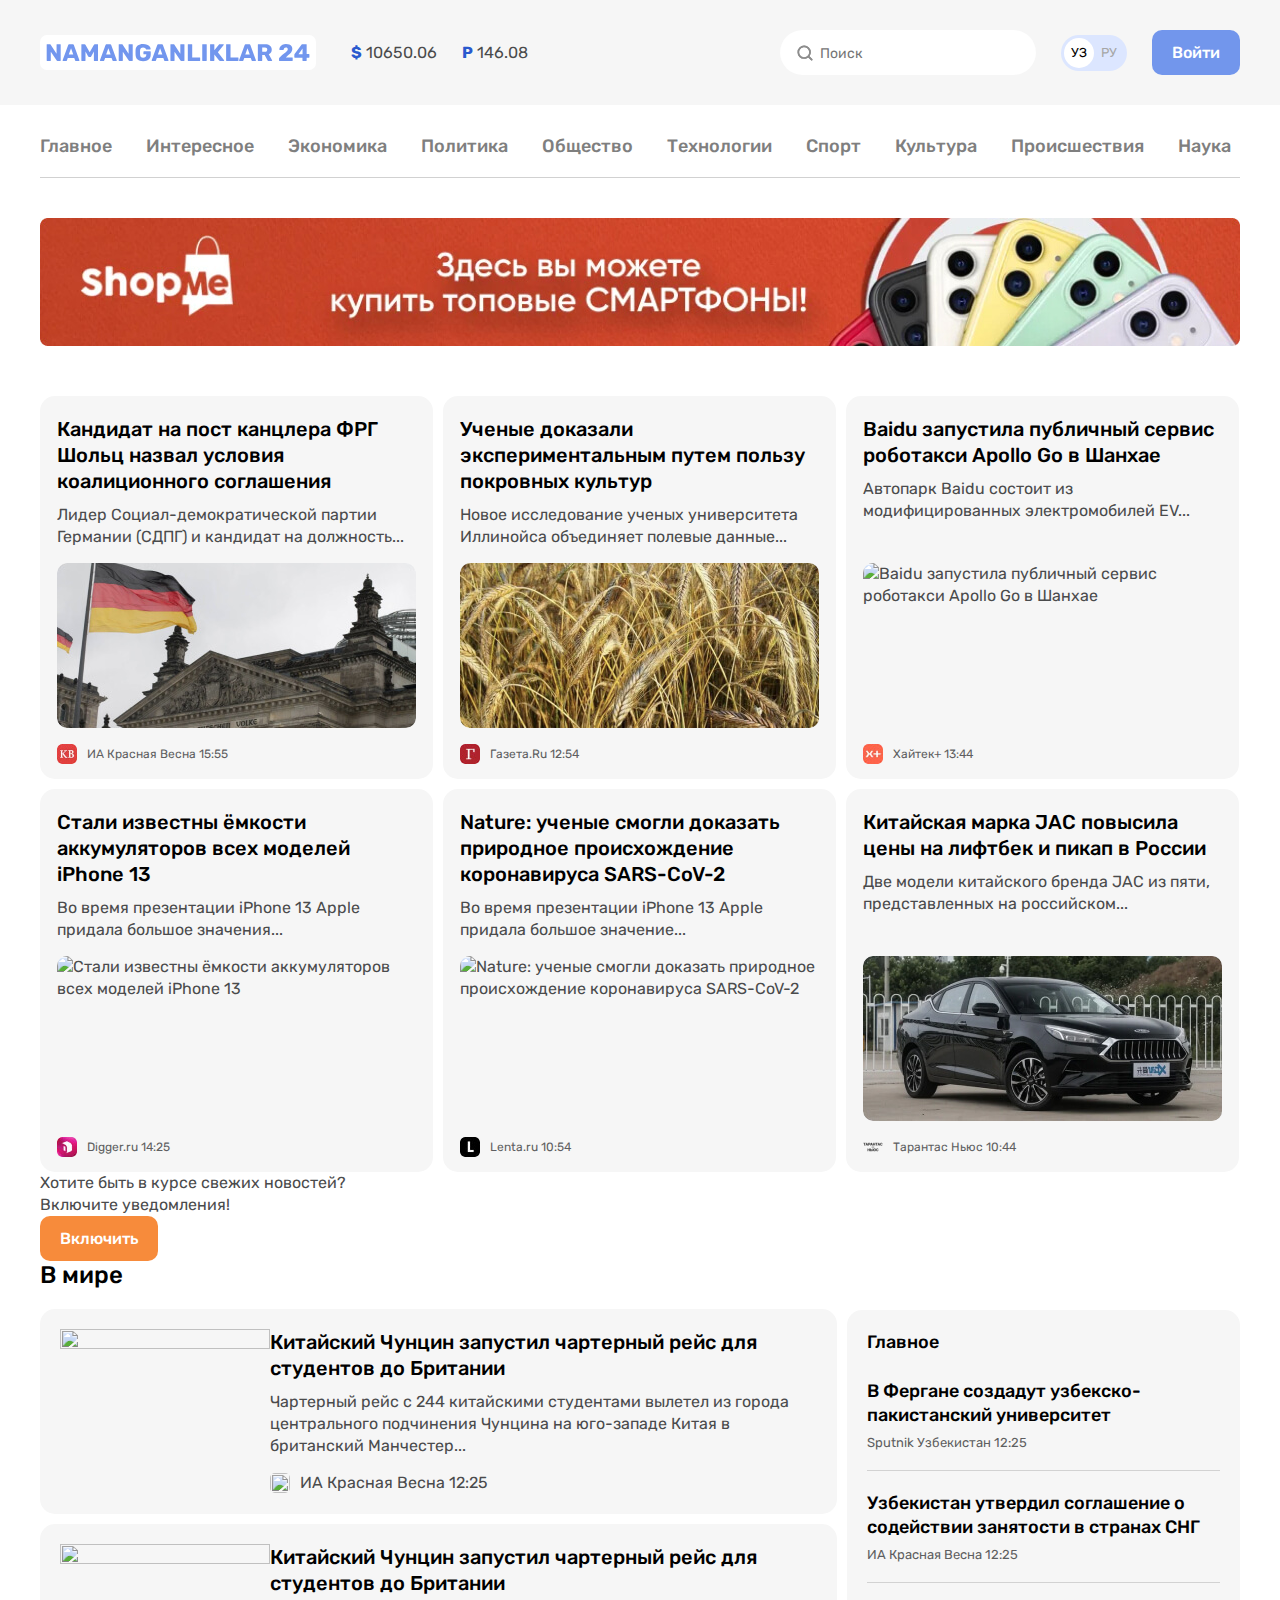
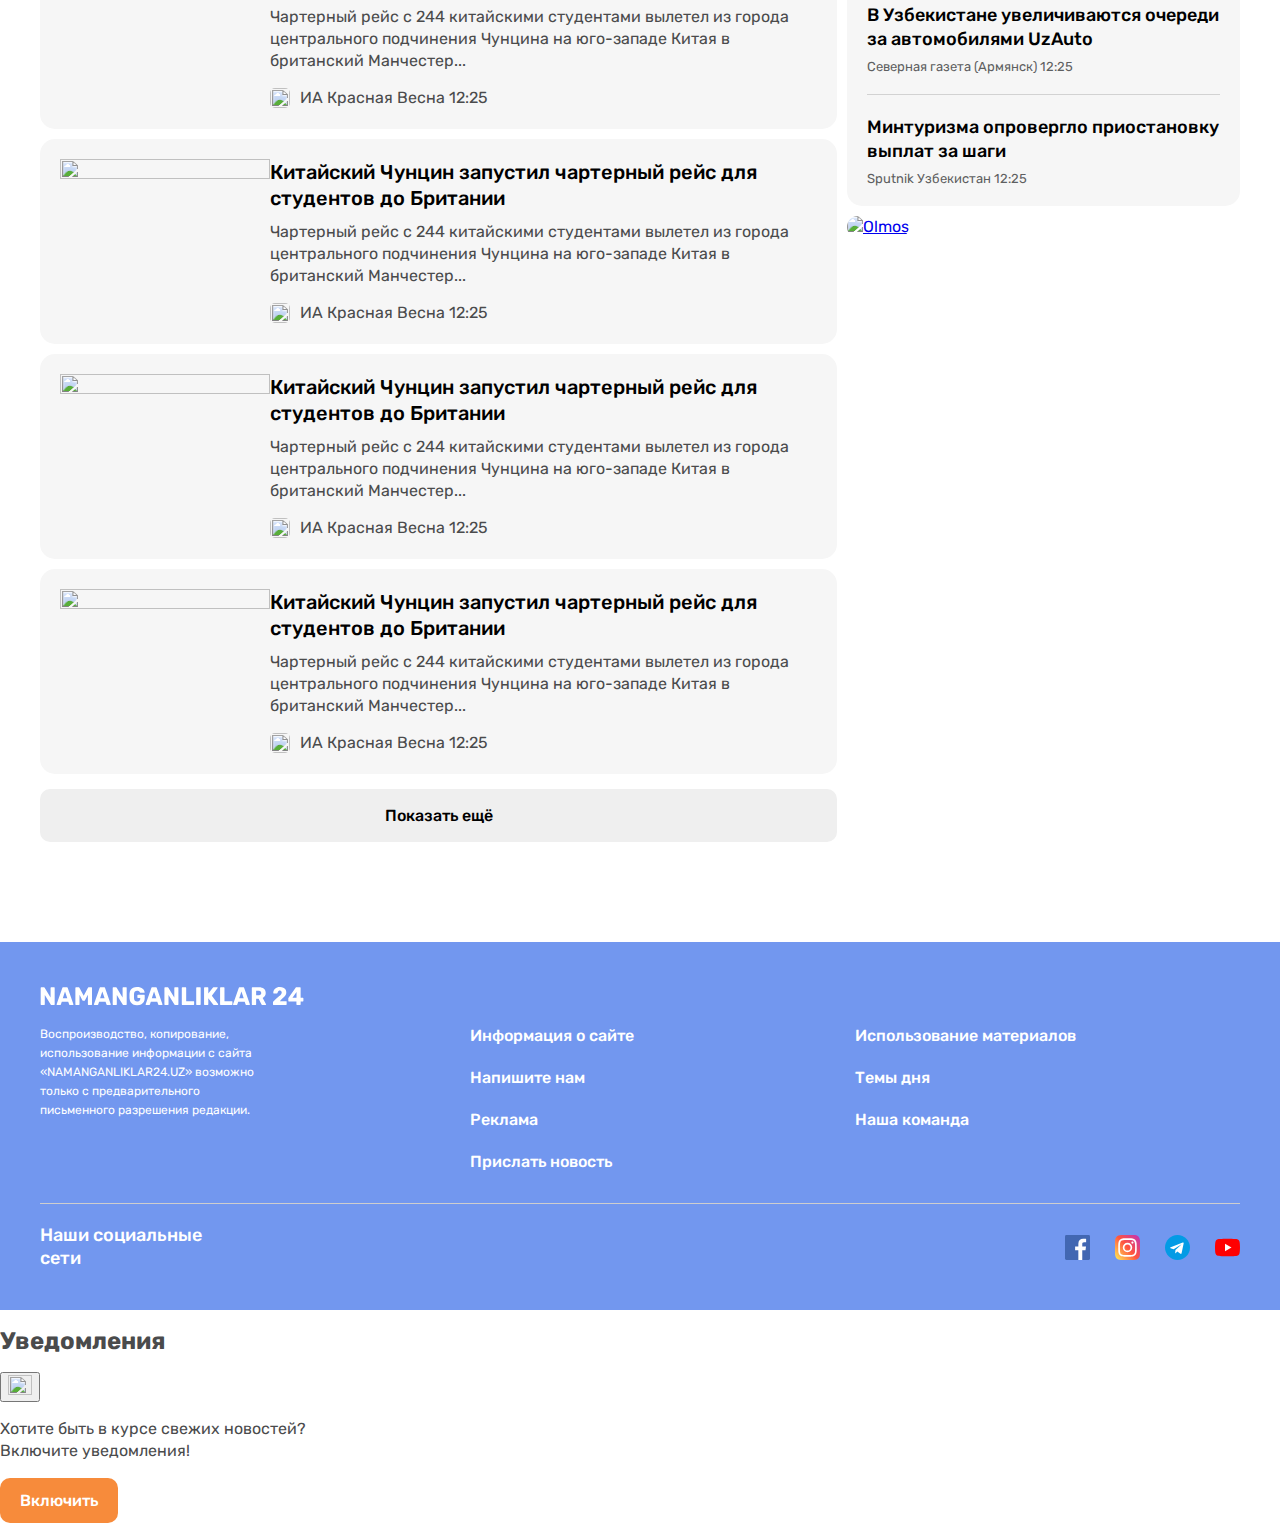
==== commit eb900de4: "Add modal section and changes of different parts" ====
--- a/index.html
+++ b/index.html
@@ -1,10 +1,10 @@
 <!DOCTYPE html>
-<html lang="uz">
+<html lang="ru">
 <head>
   <meta charset="UTF-8">
   <meta http-equiv="X-UA-Compatible" content="IE=edge">
   <meta name="viewport" content="width=device-width, initial-scale=1.0">
-  <title>Namanganliklar-24</title>
+  <title>Namanganliklar24</title>
 
   <!-- Google Fonts -->
   <link rel="preconnect" href="https://fonts.googleapis.com">
@@ -12,9 +12,8 @@
   <link href="https://fonts.googleapis.com/css2?family=Rubik:wght@400;500;700&display=swap" rel="stylesheet">
 
   <!-- Styles -->
-  <!-- <link rel="stylesheet" href="css/normalize.css"> -->
-  <!-- <link rel="stylesheet" href="css/styles.css"> -->
-  <link rel="stylesheet" href="css/styles.min.css">
+  <link rel="stylesheet" href="css/normalize.css">
+  <link rel="stylesheet" href="css/styles.css">
 </head>
 <body>
 
@@ -29,20 +28,20 @@
           <img class="site-header-logo-img" src="img/logo-purple.svg" alt="N24 logo" width="264" height="28">
         </a>
 
-        <!-- CURRENCY RATES -->
+        <!-- CURRENCY-RATES -->
         <ul class="currency-rates">
           <li class="currency-rates-item">
             <b class="currency-rates-type">$</b>
-            <span class="currency-rates-value">11028.14</span>
+            <span class="currency-rates-value">10650.06</span>
           </li>
           <li class="currency-rates-item">
             <b class="currency-rates-type">Р</b>
-            <span class="currency-rates-value">185.42</span>
+            <span class="currency-rates-value">146.08</span>
           </li>
         </ul>
 
-        <!-- GLOBAL SEARCH FORM -->
-        <form class="global-search-form" action="https://echo.htmlacademy.ru" method="get">
+        <!-- GLOBAL-SEARCH-FORM -->
+        <form class="global-search-form" action="https://echo.htmlacademy.ru" method="GET">
           <input class="global-search-form-input" type="search" name="search" placeholder="Поиск" aria-label="Поиск" required>
         </form>
 
@@ -77,7 +76,7 @@
       <!-- SITE-HEADER-BANNER -->
       <aside class="site-header-banner">
         <a class="site-header-banner-link" href="https://olcha.uz" target="_blank">
-          <img class="site-header-banner-img" src="img/shopme-banner.jpg" alt="Shopme banner" width="1200" height="128" srcset="img/shopme-banner.jpg 1x, img/shopme-banner@2x.jpg 2x">
+          <img class="site-header-banner-img" src="img/shopme-banner.jpg" alt="ShopMe banner" width="1200" height="128" srcset="img/shopme-banner.jpg 1x, img/shopme-banner@2x.jpg 2x">
         </a>
       </aside>
     </div>
@@ -89,7 +88,7 @@
     <div class="container">
       <!-- <h1>Namanganliklar24 - сайт новостей</h1> -->
 
-      <!-- TOP NEWS -->
+      <!-- TOP-NEWS -->
       <section class="top-news">
         <!-- <h2>Топ новости</h2> -->
         <!-- NEWS-GRID -->
@@ -97,90 +96,90 @@
           <!-- NEWS-GRID-ITEM -->
           <article class="news-grid-item article-card">
             <h3 class="article-card-title">
-              <a class="article-card-link" href="#" >Кандидат на пост канцлера ФРГ Шольц назвал условия коалиционного соглашения</a>
+              <a class="article-card-link" href="#">Кандидат на пост канцлера ФРГ Шольц назвал условия коалиционного соглашения</a>
             </h3>
             <p class="article-card-text">Лидер Социал-демократической партии Германии (СДПГ) и кандидат на должность...</p>
             <img class="article-card-img" src="img/germany.jpg" alt="Кандидат на пост канцлера ФРГ Шольц назвал условия коалиционного соглашения" width="360" height="165" srcset="img/germany.jpg 1x, img/germany@2x.jpg 2x">
             <footer class="article-card-footer">
-              <img class="article-card-source-icon" src="img/krasnaya-vesna.jpg" alt="Кандидат на пост канцлера ФРГ Шольц назвал условия коалиционного соглашения" width="20" height="20" srcset="img/krasnaya-vesna.jpg 1x, img/krasnaya-vesna@2x.jpg 2x">
+              <img class="article-card-source-icon" src="img/krasnaya-vesna.jpg" alt="" width="20" height="20" srcset="img/krasnaya-vesna.jpg 1x, img/krasnaya-vesna@2x.jpg 2x">
               <div class="article-card-source-time">
                 <span class="article-card-source">ИА Красная Весна</span>
-                <time datetime="15:55:00">15:55</time>
-              </div>
-            </footer>
-          </article>
-          <!-- NEWS-GRID-ITEM -->
-          <article class="news-grid-item article-card">
-            <h3 class="article-card-title">
-              <a class="article-card-link" href="#" >Ученые доказали экспериментальным путем пользу покровных культур</a>
+                <time datetime="2021-09-27T15:55:00">15:55</time>
+              </div>
+            </footer>
+          </article>
+          <!-- NEWS-GRID-ITEM -->
+          <article class="news-grid-item article-card">
+            <h3 class="article-card-title">
+              <a class="article-card-link" href="#">Ученые доказали экспериментальным путем пользу покровных культур</a>
             </h3>
             <p class="article-card-text">Новое исследование ученых университета Иллинойса объединяет полевые данные...</p>
             <img class="article-card-img" src="img/wheat.jpg" alt="Ученые доказали экспериментальным путем пользу покровных культур" width="360" height="165" srcset="img/wheat.jpg 1x, img/wheat@2x.jpg 2x">
             <footer class="article-card-footer">
-              <img class="article-card-source-icon" src="img/gazetaru.jpg" alt="Ученые доказали экспериментальным путем пользу покровных культур" width="20" height="20" srcset="img/gazetaru.jpg 1x, img/gazetaru@2x.jpg 2x">
+              <img class="article-card-source-icon" src="img/gazetaru.jpg" alt="" width="20" height="20" srcset="img/gazetaru.jpg 1x, img/gazetaru@2x.jpg 2x">
               <div class="article-card-source-time">
                 <span class="article-card-source">Газета.Ru</span>
-                <time datetime="12:54:00">12:54</time>
-              </div>
-            </footer>
-          </article>
-          <!-- NEWS-GRID-ITEM -->
-          <article class="news-grid-item article-card">
-            <h3 class="article-card-title">
-              <a class="article-card-link" href="#" >Baidu запустила публичный сервис роботакси Apollo Go в Шанхае</a>
+                <time datetime="2021-09-27T12:54:00">12:54</time>
+              </div>
+            </footer>
+          </article>
+          <!-- NEWS-GRID-ITEM -->
+          <article class="news-grid-item article-card">
+            <h3 class="article-card-title">
+              <a class="article-card-link" href="#">Baidu запустила публичный сервис роботакси Apollo Go в Шанхае</a>
             </h3>
             <p class="article-card-text">Автопарк Baidu состоит из модифицированных электромобилей EV...</p>
-            <img class="article-card-img" src="img/apollo.jpg" alt="Baidu запустила публичный сервис роботакси Apollo Go в Шанхае" width="360" height="165" srcset="img/apollo.jpg 1x, img/apollo@2x.jpg 2x">
-            <footer class="article-card-footer">
-              <img class="article-card-source-icon" src="img/hitech-plus.jpg" alt="Baidu запустила публичный сервис роботакси Apollo Go в Шанхае" width="20" height="20" srcset="img/hitech-plus.jpg 1x, img/hitech-plus@2x.jpg 2x">
+            <img class="article-card-img" src="img/baidu.jpg" alt="Baidu запустила публичный сервис роботакси Apollo Go в Шанхае" width="360" height="165" srcset="img/baidu.jpg 1x, img/baidu@2x.jpg 2x">
+            <footer class="article-card-footer">
+              <img class="article-card-source-icon" src="img/hitech-plus.jpg" alt="" width="20" height="20" srcset="img/hitech-plus.jpg 1x, img/hitech-plus@2x.jpg 2x">
               <div class="article-card-source-time">
                 <span class="article-card-source">Хайтек+</span>
-                <time datetime="13:44:00">13:44</time>
-              </div>
-            </footer>
-          </article>
-          <!-- NEWS-GRID-ITEM -->
-          <article class="news-grid-item article-card">
-            <h3 class="article-card-title">
-              <a class="article-card-link" href="#" >Стали известны ёмкости аккумуляторов всех моделей iPhone 13</a>
+                <time datetime="2021-09-27T13:44:00">13:44</time>
+              </div>
+            </footer>
+          </article>
+          <!-- NEWS-GRID-ITEM -->
+          <article class="news-grid-item article-card">
+            <h3 class="article-card-title">
+              <a class="article-card-link" href="#">Стали известны ёмкости аккумуляторов всех моделей iPhone 13</a>
             </h3>
             <p class="article-card-text">Во время презентации iPhone 13 Apple придала большое значения...</p>
-            <img class="article-card-img" src="img/iphone.jpg" alt="Стали известны ёмкости аккумуляторов всех моделей iPhone 13" width="360" height="165" srcset="img/iphone.jpg 1x, img/iphone@2x.jpg 2x">
-            <footer class="article-card-footer">
-              <img class="article-card-source-icon" src="img/digger-logo.jpg" alt="Стали известны ёмкости аккумуляторов всех моделей iPhone 13" width="20" height="20" srcset="img/digger-logo.jpg 1x, img/digger-logo@2x.jpg 2x">
+            <img class="article-card-img" src="img/iphone-13.jpg" alt="Стали известны ёмкости аккумуляторов всех моделей iPhone 13" width="360" height="165" srcset="img/iphone-13.jpg 1x, img/iphone-13@2x.jpg 2x">
+            <footer class="article-card-footer">
+              <img class="article-card-source-icon" src="img/digger-logo.jpg" alt="" width="20" height="20" srcset="img/digger-logo.jpg 1x, img/digger-logo@2x.jpg 2x">
               <div class="article-card-source-time">
                 <span class="article-card-source">Digger.ru</span>
-                <time datetime="14:25:00">14:25</time>
-              </div>
-            </footer>
-          </article>
-          <!-- NEWS-GRID-ITEM -->
-          <article class="news-grid-item article-card">
-            <h3 class="article-card-title">
-              <a class="article-card-link" href="#" >Nature: ученые смогли доказать природное происхождение коронавируса SARS-CoV-2</a>
+                <time datetime="2021-09-27T14:25:00">14:25</time>
+              </div>
+            </footer>
+          </article>
+          <!-- NEWS-GRID-ITEM -->
+          <article class="news-grid-item article-card">
+            <h3 class="article-card-title">
+              <a class="article-card-link" href="#">Nature: ученые смогли доказать природное происхождение коронавируса SARS-CoV-2</a>
             </h3>
             <p class="article-card-text">Во время презентации iPhone 13 Apple придала большое значение...</p>
-            <img class="article-card-img" src="img/sars-cov.jpg" alt="Nature: ученые смогли доказать природное происхождение коронавируса SARS-CoV-2" width="360" height="165" srcset="img/sars-cov.jpg 1x, img/sars-cov@2x.jpg 2x">
-            <footer class="article-card-footer">
-              <img class="article-card-source-icon" src="img/lenta.jpg" alt="Nature: ученые смогли доказать природное происхождение коронавируса SARS-CoV-2" width="20" height="20" srcset="img/lenta.jpg 1x, img/lenta.jpg 2x">
+            <img class="article-card-img" src="img/sars-cov-2.jpg" alt="Nature: ученые смогли доказать природное происхождение коронавируса SARS-CoV-2" width="360" height="165" srcset="img/sars-cov-2.jpg 1x, img/sars-cov-2@2x.jpg 2x">
+            <footer class="article-card-footer">
+              <img class="article-card-source-icon" src="img/lenta.jpg" alt="" width="20" height="20" srcset="img/lenta.jpg 1x, img/lenta@2x.jpg 2x">
               <div class="article-card-source-time">
                 <span class="article-card-source">Lenta.ru</span>
-                <time datetime="10:54:00">10:54</time>
-              </div>
-            </footer>
-          </article>
-          <!-- NEWS-GRID-ITEM -->
-          <article class="news-grid-item article-card">
-            <h3 class="article-card-title">
-              <a class="article-card-link" href="#" >Китайская марка JAC повысила цены на лифтбек и пикап в России</a>
+                <time datetime="2021-09-27T10:54:00">10:54</time>
+              </div>
+            </footer>
+          </article>
+          <!-- NEWS-GRID-ITEM -->
+          <article class="news-grid-item article-card">
+            <h3 class="article-card-title">
+              <a class="article-card-link" href="#">Китайская марка JAC повысила цены на лифтбек и пикап в России</a>
             </h3>
             <p class="article-card-text">Две модели китайского бренда JAC из пяти, представленных на российском...</p>
             <img class="article-card-img" src="img/jac.jpg" alt="Китайская марка JAC повысила цены на лифтбек и пикап в России" width="360" height="165" srcset="img/jac.jpg 1x, img/jac@2x.jpg 2x">
             <footer class="article-card-footer">
-              <img class="article-card-source-icon" src="img/tarantas-news.png" alt="Китайская марка JAC повысила цены на лифтбек и пикап в России" width="20" height="20" srcset="img/tarantas-news.png 1x, img/tarantas-news@2x.png 2x">
+              <img class="article-card-source-icon" src="img/tarantas-news.png" alt="" width="20" height="20" srcset="img/tarantas-news.png 1x, img/tarantas-news@2x.png 2x">
               <div class="article-card-source-time">
                 <span class="article-card-source">Тарантас Ньюс</span>
-                <time datetime="10:44:00">10:44</time>
+                <time datetime="2021-09-27T10:44:00">10:44</time>
               </div>
             </footer>
           </article>
@@ -189,91 +188,114 @@
 
 
       <!-- NOTIFICATION-CTA -->
-      <section class="notitification-cta">
-        <div class="notitification-cta-text">Хотите быть в курсе свежих новостей?
+      <section class="notification-cta">
+        <div class="notification-cta-text">Хотите быть в курсе свежих новостей?
           <br>Включите уведомления!
         </div>
-        <button class="button button-orange" type="button">Включит</button>
+        <button class="button button-orange" type="button">Включить</button>
       </section>
 
 
       <div class="layout-2-1">
         <div class="layout-2-1-main">
+          <!-- GLOBAL-NEWS -->
           <section class="global-news">
             <h2 class="global-news-heading">В мире</h2>
             <!-- NEWS-LIST -->
             <div class="news-list">
               <div class="news-list-item article-card-horizontal">
-                <img class="article-card-horizontal-img" src="img/airplane.jpg" alt="" width="210" height="165" srcset="img/airplane.jpg 1x, img/airplane@2x.jpg 2x">
+                <img class="articla-card-horizontal-img" src="https://via.placeholder.com/210x165" alt="" width="210" height="165">
                 <div class="article-card-horizontal-content">
                   <h3 class="article-card-horizontal-title">
                     <a class="article-card-horizontal-link" href="#">Китайский Чунцин запустил чартерный рейс для студентов до Британии</a>
                   </h3>
                   <p class="article-card-horizontal-text">Чартерный рейс с 244 китайскими студентами вылетел из города центрального подчинения Чунцина на юго-западе Китая в британский Манчестер...</p>
                   <footer class="article-card-horizontal-footer">
-                    <img class="article-card-horizontal-source-icon" src="img/krasnaya-vesna.jpg" alt="" width="20" height="20" srcset="img/krasnaya-vesna.jpg 1x, img/krasnaya-vesna@2x.jpg 2x">
-                    <div class="article-card-source-time">
+                    <img class="article-card-horizontal-source-icon" src="https://via.placeholder.com/20" alt="" width="20" height="20">
+                    <div class="article-card-horizontal-source-time">
                       <span class="article-card-horizontal-source">ИА Красная Весна</span>
-                      <time datetime="12:25:00">12:25</time>
+                      <time datetime="2021-09-27T12:25:00">12:25</time>
                     </div>
                   </footer>
                 </div>
               </div>
+
               <div class="news-list-item article-card-horizontal">
-                <img class="article-card-horizontal-img" src="img/england.jpg" alt="" width="210" height="165" srcset="img/england.jpg 1x, img/england@2x.jpg 2x">
+                <img class="articla-card-horizontal-img" src="https://via.placeholder.com/210x165" alt="" width="210" height="165">
                 <div class="article-card-horizontal-content">
                   <h3 class="article-card-horizontal-title">
-                    <a class="article-card-horizontal-link" href="#">В Германии выпустят ограниченную партию плюшевых мишек в образе Меркель</a>
+                    <a class="article-card-horizontal-link" href="#">Китайский Чунцин запустил чартерный рейс для студентов до Британии</a>
                   </h3>
-                  <p class="article-card-horizontal-text">БЕРЛИН, 19 сентября. / ТАСС/. Знаменитая фабрика по производству плюшевых игрушек в городе Кобург (федеральная земля Бавария) изготовила уникального...</p>
+                  <p class="article-card-horizontal-text">Чартерный рейс с 244 китайскими студентами вылетел из города центрального подчинения Чунцина на юго-западе Китая в британский Манчестер...</p>
                   <footer class="article-card-horizontal-footer">
-                    <img class="article-card-horizontal-source-icon" src="img/tacc.jpg" alt="" width="20" height="20" srcset="img/tacc.jpg 1x, img/tacc@2x.jpg 2x">
-                    <div class="article-card-source-time">
-                      <span class="article-card-horizontal-source">ТАСС</span>
-                      <time datetime="11:35:00">11:35</time>
+                    <img class="article-card-horizontal-source-icon" src="https://via.placeholder.com/20" alt="" width="20" height="20">
+                    <div class="article-card-horizontal-source-time">
+                      <span class="article-card-horizontal-source">ИА Красная Весна</span>
+                      <time datetime="2021-09-27T12:25:00">12:25</time>
                     </div>
                   </footer>
                 </div>
               </div>
+
               <div class="news-list-item article-card-horizontal">
-                <img class="article-card-horizontal-img" src="img/sale.jpg" alt="" width="210" height="165" srcset="img/sale.jpg 1x,img/sale@2x.jpg 2x">
+                <img class="articla-card-horizontal-img" src="https://via.placeholder.com/210x165" alt="" width="210" height="165">
                 <div class="article-card-horizontal-content">
                   <h3 class="article-card-horizontal-title">
-                    <a class="article-card-horizontal-link" href="#">Акции КНР утратили доверие инвесторов. Что делать с бумагами прямо сейчас</a>
+                    <a class="article-card-horizontal-link" href="#">Китайский Чунцин запустил чартерный рейс для студентов до Британии</a>
                   </h3>
-                  <p class="article-card-horizontal-text">За последние месяцы инвесторы в китайский рынок пережили настоящее потрясение — из-за ужесточения регулирования технологического сектора и критики некоторых...</p>
+                  <p class="article-card-horizontal-text">Чартерный рейс с 244 китайскими студентами вылетел из города центрального подчинения Чунцина на юго-западе Китая в британский Манчестер...</p>
                   <footer class="article-card-horizontal-footer">
-                    <img class="article-card-horizontal-source-icon" src="img/rbk.jpg" alt="" width="20" height="20" srcset="img/rbk.jpg 1x, img/rbk@2x.jpg 2x">
-                    <div class="article-card-source-time">
-                      <span class="article-card-horizontal-source">РБК Инвестиции</span>
-                      <time datetime="09:35:00">09:35</time>
+                    <img class="article-card-horizontal-source-icon" src="https://via.placeholder.com/20" alt="" width="20" height="20">
+                    <div class="article-card-horizontal-source-time">
+                      <span class="article-card-horizontal-source">ИА Красная Весна</span>
+                      <time datetime="2021-09-27T12:25:00">12:25</time>
                     </div>
                   </footer>
                 </div>
               </div>
+
               <div class="news-list-item article-card-horizontal">
-                <img class="article-card-horizontal-img" src="img/china.jpg" alt="" width="210" height="165" srcset="img/china.jpg 1x, img/china@2x.jpg 2x">
+                <img class="articla-card-horizontal-img" src="https://via.placeholder.com/210x165" alt="" width="210" height="165">
                 <div class="article-card-horizontal-content">
                   <h3 class="article-card-horizontal-title">
-                    <a class="article-card-horizontal-link" href="#">Китай раскритиковал заключенный Австралией, США и Великобританией антикитайский союз AUKUS</a>
+                    <a class="article-card-horizontal-link" href="#">Китайский Чунцин запустил чартерный рейс для студентов до Британии</a>
                   </h3>
-                  <p class="article-card-horizontal-text">Не только Франция, которая лишилась многомиллиардного контракта с Австралий, осталась недовольна созданием трехстороннего оборонного альянса AUKUS, пишет Anna-News.info</p>
+                  <p class="article-card-horizontal-text">Чартерный рейс с 244 китайскими студентами вылетел из города центрального подчинения Чунцина на юго-западе Китая в британский Манчестер...</p>
                   <footer class="article-card-horizontal-footer">
-                    <img class="article-card-horizontal-source-icon" src="img/solenka.png" alt="" width="20" height="20" srcset="img/solenka.png 1x, img/solenka@2x.png 2x">
-                    <div class="article-card-source-time">
-                      <span class="article-card-horizontal-source">Solenka.info</span>
-                      <time datetime="19:43:00">19:43</time>
+                    <img class="article-card-horizontal-source-icon" src="https://via.placeholder.com/20" alt="" width="20" height="20">
+                    <div class="article-card-horizontal-source-time">
+                      <span class="article-card-horizontal-source">ИА Красная Весна</span>
+                      <time datetime="2021-09-27T12:25:00">12:25</time>
                     </div>
                   </footer>
                 </div>
               </div>
+
+              <div class="news-list-item article-card-horizontal">
+                <img class="articla-card-horizontal-img" src="https://via.placeholder.com/210x165" alt="" width="210" height="165">
+                <div class="article-card-horizontal-content">
+                  <h3 class="article-card-horizontal-title">
+                    <a class="article-card-horizontal-link" href="#">Китайский Чунцин запустил чартерный рейс для студентов до Британии</a>
+                  </h3>
+                  <p class="article-card-horizontal-text">Чартерный рейс с 244 китайскими студентами вылетел из города центрального подчинения Чунцина на юго-западе Китая в британский Манчестер...</p>
+                  <footer class="article-card-horizontal-footer">
+                    <img class="article-card-horizontal-source-icon" src="https://via.placeholder.com/20" alt="" width="20" height="20">
+                    <div class="article-card-horizontal-source-time">
+                      <span class="article-card-horizontal-source">ИА Красная Весна</span>
+                      <time datetime="2021-09-27T12:25:00">12:25</time>
+                    </div>
+                  </footer>
+                </div>
+              </div>
             </div>
-            <button class="news-list-more-button button button-block" type="button">Показать ещё</button>
+
+            <button class="news-list-more-button button button-block" type="button">Показать ещё </button>
           </section>
         </div>
 
-
+        <!-- SIDEBAR -->
         <div class="layout-2-1-sidebar">
+          <!-- SIDEBAR-NEWS-CARD -->
           <section class="layout-2-1-sidebar-item sidebar-news-card">
             <h2 class="sidebar-news-card-heading">Главное</h2>
             <ul class="sidebar-news-card-list">
@@ -283,16 +305,16 @@
                 </h3>
                 <div class="sidebar-news-card-source-time">
                   <span class="sidebar-news-card-source">Sputnik Узбекистан</span>
-                  <time datetime="14:09:00">14:09</time>
+                  <time datetime="2021-09-27T12:25:00">12:25</time>
                 </div>
               </li>
               <li class="sidebar-news-card-item">
                 <h3 class="sidebar-news-card-title">
-                  <a class="sidebar-news-card-link" href="#"> Узбекистан утвердил соглашение о содействии занятости в странах СНГ</a>
+                  <a class="sidebar-news-card-link" href="#">Узбекистан утвердил соглашение о содействии занятости в странах СНГ</a>
                 </h3>
                 <div class="sidebar-news-card-source-time">
                   <span class="sidebar-news-card-source">ИА Красная Весна</span>
-                  <time datetime="10:19:00">10:19</time>
+                  <time datetime="2021-09-27T12:25:00">12:25</time>
                 </div>
               </li>
               <li class="sidebar-news-card-item">
@@ -301,7 +323,7 @@
                 </h3>
                 <div class="sidebar-news-card-source-time">
                   <span class="sidebar-news-card-source">Северная газета (Армянск)</span>
-                  <time datetime="13:50:00">13:50</time>
+                  <time datetime="2021-09-27T12:25:00">12:25</time>
                 </div>
               </li>
               <li class="sidebar-news-card-item">
@@ -310,17 +332,18 @@
                 </h3>
                 <div class="sidebar-news-card-source-time">
                   <span class="sidebar-news-card-source">Sputnik Узбекистан</span>
-                  <time datetime="14:32:00">14:32</time>
+                  <time datetime="2021-09-27T12:25:00">12:25</time>
                 </div>
               </li>
             </ul>
           </section>
 
-        <aside class="layout-2-1-sidebar-item sidebar-ad">
-          <a class="sidebar-ad-link" href="#" target="_blank">
-            <img class="sidebar-ad-img" src="img/sidebar-ad.jpg" alt="Olmos" width="393" height="338" srcset="img/sidebar-ad.jpg 1x, img/sidebar-ad@2x.jpg 2x">
-          </a>
-        </aside>
+          <!-- SIDEBAR-AD -->
+          <aside class="layout-2-1-sidebar-item sidebar-ad">
+            <a class="sidebar-ad-link" href="#" target="_blank">
+              <img class="sidebar-ad-img" src="https://via.placeholder.com/393/338" alt="Olmos" width="393" height="338">
+            </a>
+          </aside>
         </div>
       </div>
 
@@ -328,13 +351,12 @@
   </main>
 
 
-  <!-- SITE FOOTER -->
-   <!-- SITE FOOTER -->
+  <!-- SITE-FOOTER -->
   <footer class="site-footer">
     <div class="container">
       <div class="site-footer-logo-wrapper">
         <a class="site-footer-logo" href="index.html">
-          <img class="site-footer-logo-img" src="img/logo-white.svg" alt="N24 Logo" width="264" height="28">
+          <img class="site-footer-logo-img" src="img/logo-white.svg" alt="N24 logo" width="264" height="28">
         </a>
       </div>
 
@@ -342,44 +364,30 @@
         <div class="site-footer-about">Воспроизводство, копирование, использование информации с сайта «NAMANGANLIKLAR24.UZ» возможно только с предварительного письменного разрешения редакции.</div>
 
         <div class="site-footer-links-wrapper">
-
           <ul class="site-footer-links">
             <li class="site-footer-links-item">
-              <a class="site-footer-link" href="#">
-              Информация о сайте
-              </a>
-            </li>
-            <li class="site-footer-links-item">
-              <a class="site-footer-link" href="#">
-              Напишите нам
-              </a>
-            </li>
-            <li class="site-footer-links-item">
-              <a class="site-footer-link" href="#">
-              Реклама
-              </a>
-            </li>
-            <li class="site-footer-links-item">
-              <a class="site-footer-link" href="#">
-              Прислать новость
-              </a>
+              <a class="site-footer-link" href="#">Информация о сайте</a>
+            </li>
+            <li class="site-footer-links-item">
+              <a class="site-footer-link" href="#">Напишите нам</a>
+            </li>
+            <li class="site-footer-links-item">
+              <a class="site-footer-link" href="#">Реклама</a>
+            </li>
+            <li class="site-footer-links-item">
+              <a class="site-footer-link" href="#">Прислать новость</a>
             </li>
           </ul>
 
           <ul class="site-footer-links">
             <li class="site-footer-links-item">
-              <a class="site-footer-link" href="#">
-              Использование материалов
-              </a>
-            </li>
-            <li class="site-footer-links-item">
-              <a class="site-footer-link" href="#">
-              Темы дня</a>
-            </li>
-            <li class="site-footer-links-item">
-              <a class="site-footer-link" href="#">
-              Наша команда
-              </a>
+              <a class="site-footer-link" href="#">Использование материалов</a>
+            </li>
+            <li class="site-footer-links-item">
+              <a class="site-footer-link" href="#">Темы дня</a>
+            </li>
+            <li class="site-footer-links-item">
+              <a class="site-footer-link" href="#">Наша команда</a>
             </li>
           </ul>
         </div>
@@ -390,36 +398,49 @@
       <div class="site-footer-socials">
         <h2 class="site-footer-socials-heading">Наши социальные сети</h2>
         <ul class="site-footer-socials-list">
-
           <li class="site-footer-socials-item">
-            <a class="site-footer-socials-item" href="#" target="_blank">
+            <a class="site-footer-socials-link" href="#" target="_blank">
               <img class="site-footer-socials-icon" src="img/icon-facebook.svg" alt="Facebook" width="25" height="25">
             </a>
           </li>
-
           <li class="site-footer-socials-item">
-            <a class="site-footer-socials-item" href="#" target="_blank">
+            <a class="site-footer-socials-link" href="#" target="_blank">
               <img class="site-footer-socials-icon" src="img/icon-instagram.svg" alt="Instagram" width="25" height="25">
             </a>
           </li>
-
           <li class="site-footer-socials-item">
-            <a class="site-footer-socials-item" href="#" target="_blank">
+            <a class="site-footer-socials-link" href="#" target="_blank">
               <img class="site-footer-socials-icon" src="img/icon-telegram.svg" alt="Telegram" width="25" height="25">
             </a>
           </li>
-
           <li class="site-footer-socials-item">
-            <a class="site-footer-socials-item" href="#" target="_blank">
+            <a class="site-footer-socials-link" href="#" target="_blank">
               <img class="site-footer-socials-icon" src="img/icon-youtube.svg" alt="YouTube" width="25" height="25">
             </a>
           </li>
-
         </ul>
       </div>
-
     </div>
   </footer>
 
+
+  <!-- MODALS -->
+  <section class="modal" id="notifications-modal">
+    <div class="modal-dialog">
+      <div class="modal-content">
+        <h2 class="visually-hidden">Уведомления</h2>
+        <button class="modal-close js-modal-close" type="button" aria-label="Закрыть модальное окно">
+          <img class="modal-close-icon" src="img/icon-close.svg" alt="" width="24" height="24">
+        </button>
+        <p class="modal-lead">Хотите быть в курсе свежих новостей?<br>Включите уведомления!</p>
+        <div class="modal-actions">
+          <button class="button button-large button-orange" type="button">Включить</button>
+        </div>
+      </div>
+    </div>
+  </section>
+
+
+  <script src="js/main.js"></script>
 </body>
 </html>--- a/css/styles.css
+++ b/css/styles.css
@@ -1,12 +1,19 @@
 /* GLOBAL */
-* {
+:root {
+  --accent-color: #7296EC;
+}
+
+html {
   box-sizing: border-box;
-}
-
-
-/* html {
+  height: 100%;
   scroll-behavior: smooth;
-} */
+}
+
+*,
+*::before,
+*::after {
+  box-sizing: inherit;
+}
 
 body {
   display: flex;
@@ -29,7 +36,7 @@
 
 /* OUTLINE STYLES*/
 *:focus {
-  outline: 2px dashed #7296EC;
+  outline: 2px dashed var(--accent-color);
   outline-offset: 3px;
 }
 
@@ -62,7 +69,7 @@
 }
 
 .button-primary {
-  background-color: #7296EC;
+  background-color: var(--accent-color);
   color: #fff ;
 }
 
@@ -218,7 +225,7 @@
 }
 
 .sitenav-link:hover {
-  color: #7296EC ;
+  color: var(--accent-color) ;
 }
 
 .sitenav-link:active {
@@ -276,7 +283,7 @@
 }
 
 .article-card-link:hover {
-  color: #7296EC;
+  color: var(--accent-color);
 }
 
 .article-card-link:active {
@@ -395,7 +402,7 @@
 }
 
 .article-card-horizontal-link:hover {
-  color:#7296EC;
+  color:var(--accent-color);
 }
 
 .article-card-horizontal-link:active {
@@ -506,7 +513,7 @@
 }
 
 .sidebar-news-card-link:hover {
-  color:#7296EC;
+  color:var(--accent-color);
 }
 
 .sidebar-news-card-link:active {
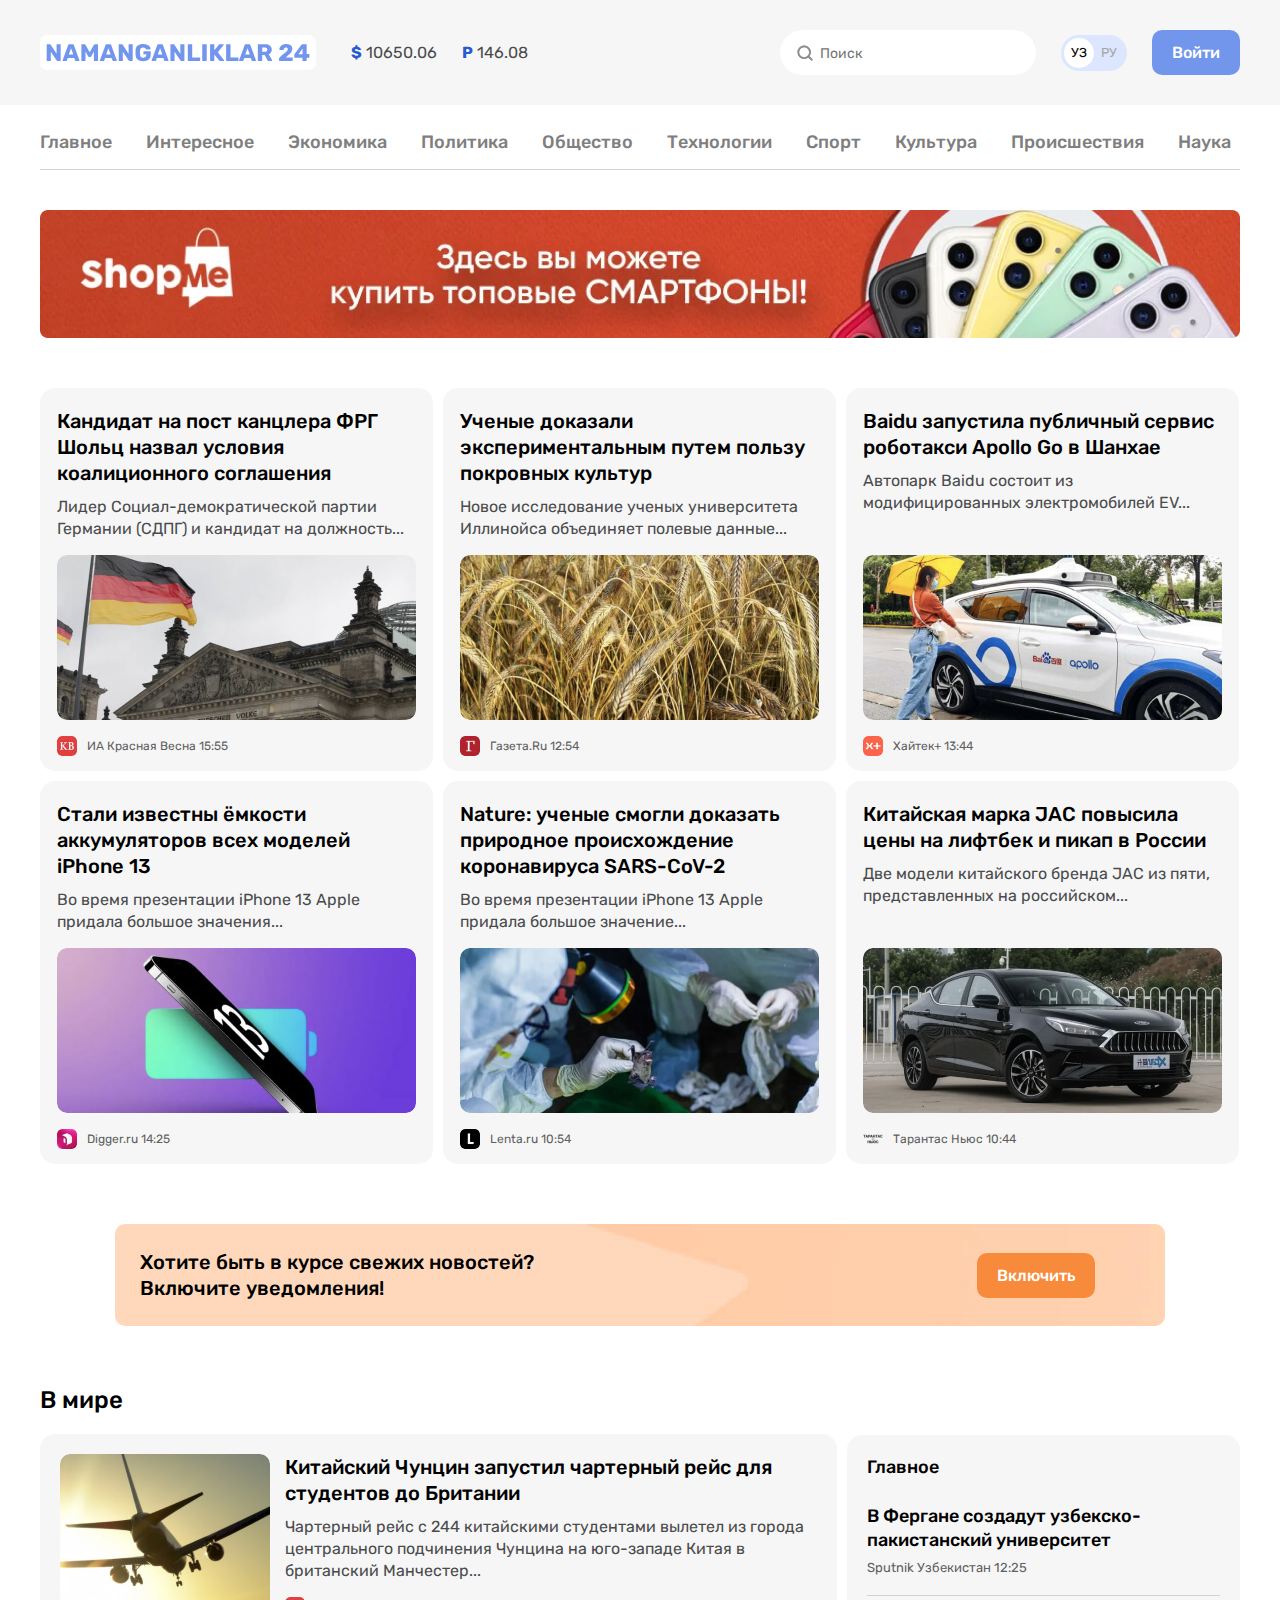
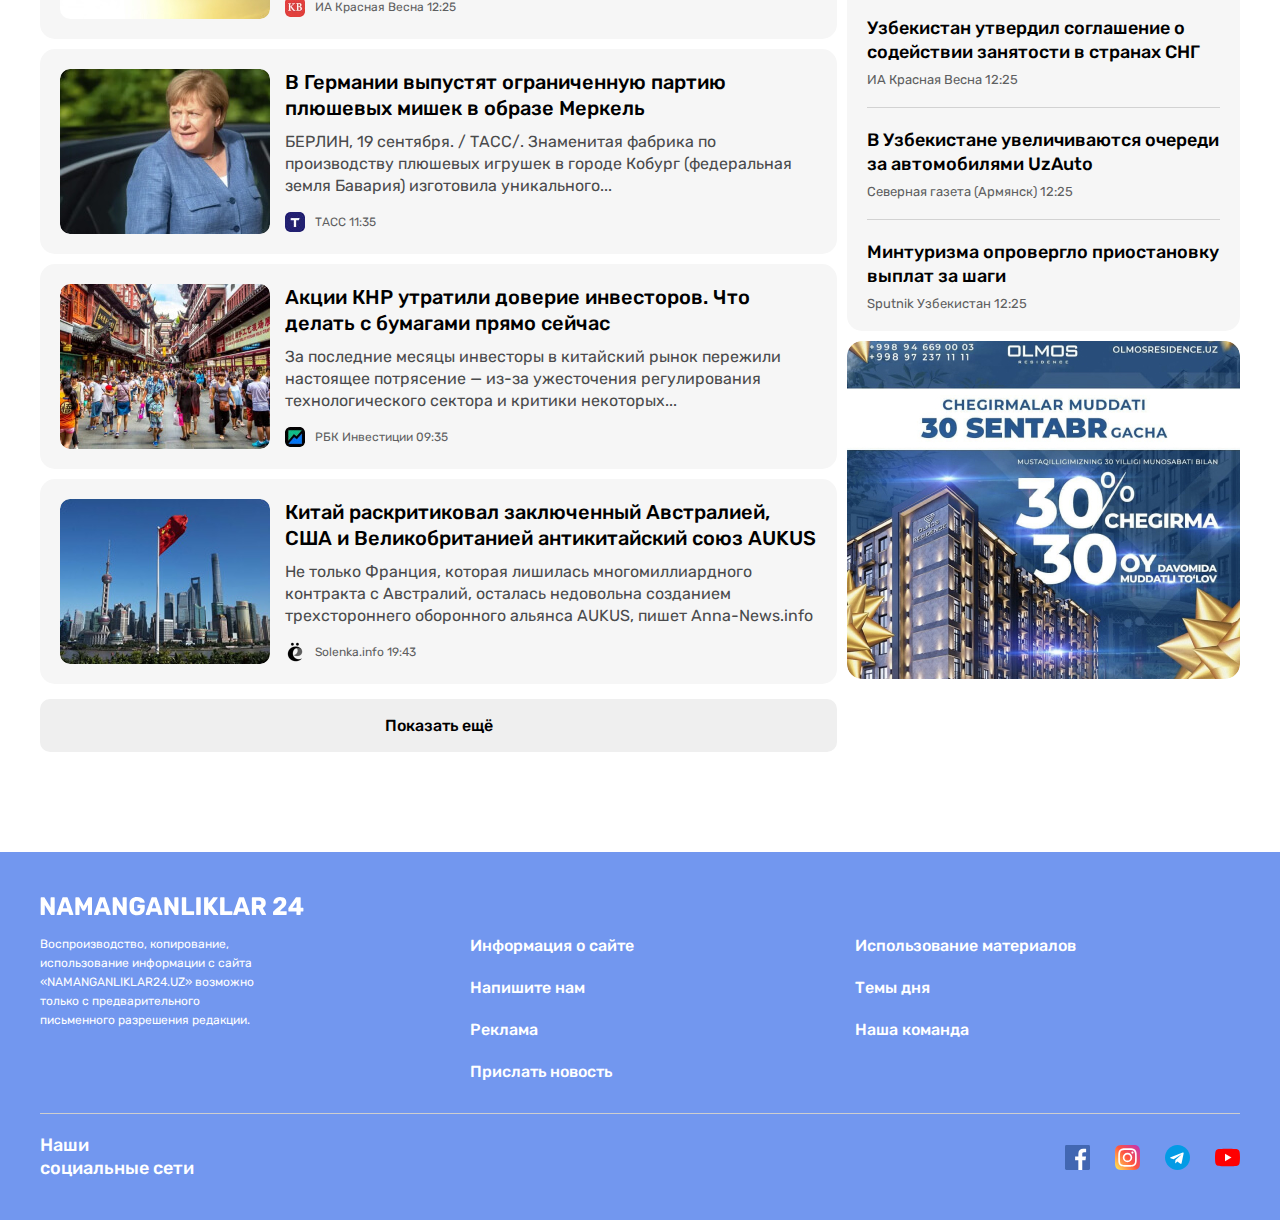
==== commit 6ed92cf1: "Add all images" ====
--- a/index.html
+++ b/index.html
@@ -83,272 +83,255 @@
   </header>
 
 
-  <!-- MAIN-CONTENT -->
-  <main class="main-content">
-    <div class="container">
-      <!-- <h1>Namanganliklar24 - сайт новостей</h1> -->
-
-      <!-- TOP-NEWS -->
-      <section class="top-news">
-        <!-- <h2>Топ новости</h2> -->
-        <!-- NEWS-GRID -->
-        <div class="news-grid">
-          <!-- NEWS-GRID-ITEM -->
-          <article class="news-grid-item article-card">
-            <h3 class="article-card-title">
-              <a class="article-card-link" href="#">Кандидат на пост канцлера ФРГ Шольц назвал условия коалиционного соглашения</a>
-            </h3>
-            <p class="article-card-text">Лидер Социал-демократической партии Германии (СДПГ) и кандидат на должность...</p>
-            <img class="article-card-img" src="img/germany.jpg" alt="Кандидат на пост канцлера ФРГ Шольц назвал условия коалиционного соглашения" width="360" height="165" srcset="img/germany.jpg 1x, img/germany@2x.jpg 2x">
-            <footer class="article-card-footer">
-              <img class="article-card-source-icon" src="img/krasnaya-vesna.jpg" alt="" width="20" height="20" srcset="img/krasnaya-vesna.jpg 1x, img/krasnaya-vesna@2x.jpg 2x">
-              <div class="article-card-source-time">
-                <span class="article-card-source">ИА Красная Весна</span>
-                <time datetime="2021-09-27T15:55:00">15:55</time>
-              </div>
-            </footer>
-          </article>
-          <!-- NEWS-GRID-ITEM -->
-          <article class="news-grid-item article-card">
-            <h3 class="article-card-title">
-              <a class="article-card-link" href="#">Ученые доказали экспериментальным путем пользу покровных культур</a>
-            </h3>
-            <p class="article-card-text">Новое исследование ученых университета Иллинойса объединяет полевые данные...</p>
-            <img class="article-card-img" src="img/wheat.jpg" alt="Ученые доказали экспериментальным путем пользу покровных культур" width="360" height="165" srcset="img/wheat.jpg 1x, img/wheat@2x.jpg 2x">
-            <footer class="article-card-footer">
-              <img class="article-card-source-icon" src="img/gazetaru.jpg" alt="" width="20" height="20" srcset="img/gazetaru.jpg 1x, img/gazetaru@2x.jpg 2x">
-              <div class="article-card-source-time">
-                <span class="article-card-source">Газета.Ru</span>
-                <time datetime="2021-09-27T12:54:00">12:54</time>
-              </div>
-            </footer>
-          </article>
-          <!-- NEWS-GRID-ITEM -->
-          <article class="news-grid-item article-card">
-            <h3 class="article-card-title">
-              <a class="article-card-link" href="#">Baidu запустила публичный сервис роботакси Apollo Go в Шанхае</a>
-            </h3>
-            <p class="article-card-text">Автопарк Baidu состоит из модифицированных электромобилей EV...</p>
-            <img class="article-card-img" src="img/baidu.jpg" alt="Baidu запустила публичный сервис роботакси Apollo Go в Шанхае" width="360" height="165" srcset="img/baidu.jpg 1x, img/baidu@2x.jpg 2x">
-            <footer class="article-card-footer">
-              <img class="article-card-source-icon" src="img/hitech-plus.jpg" alt="" width="20" height="20" srcset="img/hitech-plus.jpg 1x, img/hitech-plus@2x.jpg 2x">
-              <div class="article-card-source-time">
-                <span class="article-card-source">Хайтек+</span>
-                <time datetime="2021-09-27T13:44:00">13:44</time>
-              </div>
-            </footer>
-          </article>
-          <!-- NEWS-GRID-ITEM -->
-          <article class="news-grid-item article-card">
-            <h3 class="article-card-title">
-              <a class="article-card-link" href="#">Стали известны ёмкости аккумуляторов всех моделей iPhone 13</a>
-            </h3>
-            <p class="article-card-text">Во время презентации iPhone 13 Apple придала большое значения...</p>
-            <img class="article-card-img" src="img/iphone-13.jpg" alt="Стали известны ёмкости аккумуляторов всех моделей iPhone 13" width="360" height="165" srcset="img/iphone-13.jpg 1x, img/iphone-13@2x.jpg 2x">
-            <footer class="article-card-footer">
-              <img class="article-card-source-icon" src="img/digger-logo.jpg" alt="" width="20" height="20" srcset="img/digger-logo.jpg 1x, img/digger-logo@2x.jpg 2x">
-              <div class="article-card-source-time">
-                <span class="article-card-source">Digger.ru</span>
-                <time datetime="2021-09-27T14:25:00">14:25</time>
-              </div>
-            </footer>
-          </article>
-          <!-- NEWS-GRID-ITEM -->
-          <article class="news-grid-item article-card">
-            <h3 class="article-card-title">
-              <a class="article-card-link" href="#">Nature: ученые смогли доказать природное происхождение коронавируса SARS-CoV-2</a>
-            </h3>
-            <p class="article-card-text">Во время презентации iPhone 13 Apple придала большое значение...</p>
-            <img class="article-card-img" src="img/sars-cov-2.jpg" alt="Nature: ученые смогли доказать природное происхождение коронавируса SARS-CoV-2" width="360" height="165" srcset="img/sars-cov-2.jpg 1x, img/sars-cov-2@2x.jpg 2x">
-            <footer class="article-card-footer">
-              <img class="article-card-source-icon" src="img/lenta.jpg" alt="" width="20" height="20" srcset="img/lenta.jpg 1x, img/lenta@2x.jpg 2x">
-              <div class="article-card-source-time">
-                <span class="article-card-source">Lenta.ru</span>
-                <time datetime="2021-09-27T10:54:00">10:54</time>
-              </div>
-            </footer>
-          </article>
-          <!-- NEWS-GRID-ITEM -->
-          <article class="news-grid-item article-card">
-            <h3 class="article-card-title">
-              <a class="article-card-link" href="#">Китайская марка JAC повысила цены на лифтбек и пикап в России</a>
-            </h3>
-            <p class="article-card-text">Две модели китайского бренда JAC из пяти, представленных на российском...</p>
-            <img class="article-card-img" src="img/jac.jpg" alt="Китайская марка JAC повысила цены на лифтбек и пикап в России" width="360" height="165" srcset="img/jac.jpg 1x, img/jac@2x.jpg 2x">
-            <footer class="article-card-footer">
-              <img class="article-card-source-icon" src="img/tarantas-news.png" alt="" width="20" height="20" srcset="img/tarantas-news.png 1x, img/tarantas-news@2x.png 2x">
-              <div class="article-card-source-time">
-                <span class="article-card-source">Тарантас Ньюс</span>
-                <time datetime="2021-09-27T10:44:00">10:44</time>
-              </div>
-            </footer>
-          </article>
-        </div>
-      </section>
-
-
-      <!-- NOTIFICATION-CTA -->
-      <section class="notification-cta">
-        <div class="notification-cta-text">Хотите быть в курсе свежих новостей?
-          <br>Включите уведомления!
-        </div>
-        <button class="button button-orange" type="button">Включить</button>
-      </section>
-
-
-      <div class="layout-2-1">
-        <div class="layout-2-1-main">
-          <!-- GLOBAL-NEWS -->
-          <section class="global-news">
-            <h2 class="global-news-heading">В мире</h2>
-            <!-- NEWS-LIST -->
-            <div class="news-list">
-              <div class="news-list-item article-card-horizontal">
-                <img class="articla-card-horizontal-img" src="https://via.placeholder.com/210x165" alt="" width="210" height="165">
-                <div class="article-card-horizontal-content">
-                  <h3 class="article-card-horizontal-title">
-                    <a class="article-card-horizontal-link" href="#">Китайский Чунцин запустил чартерный рейс для студентов до Британии</a>
-                  </h3>
-                  <p class="article-card-horizontal-text">Чартерный рейс с 244 китайскими студентами вылетел из города центрального подчинения Чунцина на юго-западе Китая в британский Манчестер...</p>
-                  <footer class="article-card-horizontal-footer">
-                    <img class="article-card-horizontal-source-icon" src="https://via.placeholder.com/20" alt="" width="20" height="20">
-                    <div class="article-card-horizontal-source-time">
-                      <span class="article-card-horizontal-source">ИА Красная Весна</span>
-                      <time datetime="2021-09-27T12:25:00">12:25</time>
-                    </div>
-                  </footer>
-                </div>
-              </div>
-
-              <div class="news-list-item article-card-horizontal">
-                <img class="articla-card-horizontal-img" src="https://via.placeholder.com/210x165" alt="" width="210" height="165">
-                <div class="article-card-horizontal-content">
-                  <h3 class="article-card-horizontal-title">
-                    <a class="article-card-horizontal-link" href="#">Китайский Чунцин запустил чартерный рейс для студентов до Британии</a>
-                  </h3>
-                  <p class="article-card-horizontal-text">Чартерный рейс с 244 китайскими студентами вылетел из города центрального подчинения Чунцина на юго-западе Китая в британский Манчестер...</p>
-                  <footer class="article-card-horizontal-footer">
-                    <img class="article-card-horizontal-source-icon" src="https://via.placeholder.com/20" alt="" width="20" height="20">
-                    <div class="article-card-horizontal-source-time">
-                      <span class="article-card-horizontal-source">ИА Красная Весна</span>
-                      <time datetime="2021-09-27T12:25:00">12:25</time>
-                    </div>
-                  </footer>
-                </div>
-              </div>
-
-              <div class="news-list-item article-card-horizontal">
-                <img class="articla-card-horizontal-img" src="https://via.placeholder.com/210x165" alt="" width="210" height="165">
-                <div class="article-card-horizontal-content">
-                  <h3 class="article-card-horizontal-title">
-                    <a class="article-card-horizontal-link" href="#">Китайский Чунцин запустил чартерный рейс для студентов до Британии</a>
-                  </h3>
-                  <p class="article-card-horizontal-text">Чартерный рейс с 244 китайскими студентами вылетел из города центрального подчинения Чунцина на юго-западе Китая в британский Манчестер...</p>
-                  <footer class="article-card-horizontal-footer">
-                    <img class="article-card-horizontal-source-icon" src="https://via.placeholder.com/20" alt="" width="20" height="20">
-                    <div class="article-card-horizontal-source-time">
-                      <span class="article-card-horizontal-source">ИА Красная Весна</span>
-                      <time datetime="2021-09-27T12:25:00">12:25</time>
-                    </div>
-                  </footer>
-                </div>
-              </div>
-
-              <div class="news-list-item article-card-horizontal">
-                <img class="articla-card-horizontal-img" src="https://via.placeholder.com/210x165" alt="" width="210" height="165">
-                <div class="article-card-horizontal-content">
-                  <h3 class="article-card-horizontal-title">
-                    <a class="article-card-horizontal-link" href="#">Китайский Чунцин запустил чартерный рейс для студентов до Британии</a>
-                  </h3>
-                  <p class="article-card-horizontal-text">Чартерный рейс с 244 китайскими студентами вылетел из города центрального подчинения Чунцина на юго-западе Китая в британский Манчестер...</p>
-                  <footer class="article-card-horizontal-footer">
-                    <img class="article-card-horizontal-source-icon" src="https://via.placeholder.com/20" alt="" width="20" height="20">
-                    <div class="article-card-horizontal-source-time">
-                      <span class="article-card-horizontal-source">ИА Красная Весна</span>
-                      <time datetime="2021-09-27T12:25:00">12:25</time>
-                    </div>
-                  </footer>
-                </div>
-              </div>
-
-              <div class="news-list-item article-card-horizontal">
-                <img class="articla-card-horizontal-img" src="https://via.placeholder.com/210x165" alt="" width="210" height="165">
-                <div class="article-card-horizontal-content">
-                  <h3 class="article-card-horizontal-title">
-                    <a class="article-card-horizontal-link" href="#">Китайский Чунцин запустил чартерный рейс для студентов до Британии</a>
-                  </h3>
-                  <p class="article-card-horizontal-text">Чартерный рейс с 244 китайскими студентами вылетел из города центрального подчинения Чунцина на юго-западе Китая в британский Манчестер...</p>
-                  <footer class="article-card-horizontal-footer">
-                    <img class="article-card-horizontal-source-icon" src="https://via.placeholder.com/20" alt="" width="20" height="20">
-                    <div class="article-card-horizontal-source-time">
-                      <span class="article-card-horizontal-source">ИА Красная Весна</span>
-                      <time datetime="2021-09-27T12:25:00">12:25</time>
-                    </div>
-                  </footer>
-                </div>
-              </div>
-            </div>
-
-            <button class="news-list-more-button button button-block" type="button">Показать ещё </button>
-          </section>
-        </div>
-
-        <!-- SIDEBAR -->
-        <div class="layout-2-1-sidebar">
-          <!-- SIDEBAR-NEWS-CARD -->
-          <section class="layout-2-1-sidebar-item sidebar-news-card">
-            <h2 class="sidebar-news-card-heading">Главное</h2>
-            <ul class="sidebar-news-card-list">
-              <li class="sidebar-news-card-item">
-                <h3 class="sidebar-news-card-title">
-                  <a class="sidebar-news-card-link" href="#">В Фергане создадут узбекско-пакистанский университет</a>
+<!-- MAIN-CONTENT -->
+<main class="main-content">
+  <div class="container">
+    <!-- <h1>Namanganliklar24 - сайт новостей</h1> -->
+
+    <!-- TOP-NEWS -->
+    <section class="top-news">
+      <!-- <h2>Топ новости</h2> -->
+      <!-- NEWS-GRID -->
+      <div class="news-grid">
+        <!-- NEWS-GRID-ITEM -->
+        <article class="news-grid-item article-card">
+          <h3 class="article-card-title">
+            <a class="article-card-link" href="#">Кандидат на пост канцлера ФРГ Шольц назвал условия коалиционного соглашения</a>
+          </h3>
+          <p class="article-card-text">Лидер Социал-демократической партии Германии (СДПГ) и кандидат на должность...</p>
+          <img class="article-card-img" src="img/germany.jpg" alt="Кандидат на пост канцлера ФРГ Шольц назвал условия коалиционного соглашения" width="360" height="165" srcset="img/germany.jpg 1x, img/germany@2x.jpg 2x">
+          <footer class="article-card-footer">
+            <img class="article-card-source-icon" src="img/krasnaya-vesna.jpg" alt="" width="20" height="20" srcset="img/krasnaya-vesna.jpg 1x, img/krasnaya-vesna@2x.jpg 2x">
+            <div class="article-card-source-time">
+              <span class="article-card-source">ИА Красная Весна</span>
+              <time datetime="2021-09-27T15:55:00">15:55</time>
+            </div>
+          </footer>
+        </article>
+        <!-- NEWS-GRID-ITEM -->
+        <article class="news-grid-item article-card">
+          <h3 class="article-card-title">
+            <a class="article-card-link" href="#">Ученые доказали экспериментальным путем пользу покровных культур</a>
+          </h3>
+          <p class="article-card-text">Новое исследование ученых университета Иллинойса объединяет полевые данные...</p>
+          <img class="article-card-img" src="img/wheat.jpg" alt="Ученые доказали экспериментальным путем пользу покровных культур" width="360" height="165" srcset="img/wheat.jpg 1x, img/wheat@2x.jpg 2x">
+          <footer class="article-card-footer">
+            <img class="article-card-source-icon" src="img/gazetaru.jpg" alt="" width="20" height="20" srcset="img/gazetaru.jpg 1x, img/gazetaru@2x.jpg 2x">
+            <div class="article-card-source-time">
+              <span class="article-card-source">Газета.Ru</span>
+              <time datetime="2021-09-27T12:54:00">12:54</time>
+            </div>
+          </footer>
+        </article>
+        <!-- NEWS-GRID-ITEM -->
+        <article class="news-grid-item article-card">
+          <h3 class="article-card-title">
+            <a class="article-card-link" href="#">Baidu запустила публичный сервис роботакси Apollo Go в Шанхае</a>
+          </h3>
+          <p class="article-card-text">Автопарк Baidu состоит из модифицированных электромобилей EV...</p>
+          <img class="article-card-img" src="img/baidu.jpg" alt="Baidu запустила публичный сервис роботакси Apollo Go в Шанхае" width="360" height="165" srcset="img/baidu.jpg 1x, img/baidu@2x.jpg 2x">
+          <footer class="article-card-footer">
+            <img class="article-card-source-icon" src="img/hitech-plus.jpg" alt="" width="20" height="20" srcset="img/hitech-plus.jpg 1x, img/hitech-plus@2x.jpg 2x">
+            <div class="article-card-source-time">
+              <span class="article-card-source">Хайтек+</span>
+              <time datetime="2021-09-27T13:44:00">13:44</time>
+            </div>
+          </footer>
+        </article>
+        <!-- NEWS-GRID-ITEM -->
+        <article class="news-grid-item article-card">
+          <h3 class="article-card-title">
+            <a class="article-card-link" href="#">Стали известны ёмкости аккумуляторов всех моделей iPhone 13</a>
+          </h3>
+          <p class="article-card-text">Во время презентации iPhone 13 Apple придала большое значения...</p>
+          <img class="article-card-img" src="img/iphone-13.jpg" alt="Стали известны ёмкости аккумуляторов всех моделей iPhone 13" width="360" height="165" srcset="img/iphone-13.jpg 1x, img/iphone-13@2x.jpg 2x">
+          <footer class="article-card-footer">
+            <img class="article-card-source-icon" src="img/digger-logo.jpg" alt="" width="20" height="20" srcset="img/digger-logo.jpg 1x, img/digger-logo@2x.jpg 2x">
+            <div class="article-card-source-time">
+              <span class="article-card-source">Digger.ru</span>
+              <time datetime="2021-09-27T14:25:00">14:25</time>
+            </div>
+          </footer>
+        </article>
+        <!-- NEWS-GRID-ITEM -->
+        <article class="news-grid-item article-card">
+          <h3 class="article-card-title">
+            <a class="article-card-link" href="#">Nature: ученые смогли доказать природное происхождение коронавируса SARS-CoV-2</a>
+          </h3>
+          <p class="article-card-text">Во время презентации iPhone 13 Apple придала большое значение...</p>
+          <img class="article-card-img" src="img/sars-cov-2.jpg" alt="Nature: ученые смогли доказать природное происхождение коронавируса SARS-CoV-2" width="360" height="165" srcset="img/sars-cov-2.jpg 1x, img/sars-cov-2@2x.jpg 2x">
+          <footer class="article-card-footer">
+            <img class="article-card-source-icon" src="img/lenta.jpg" alt="" width="20" height="20" srcset="img/lenta.jpg 1x, img/lenta@2x.jpg 2x">
+            <div class="article-card-source-time">
+              <span class="article-card-source">Lenta.ru</span>
+              <time datetime="2021-09-27T10:54:00">10:54</time>
+            </div>
+          </footer>
+        </article>
+        <!-- NEWS-GRID-ITEM -->
+        <article class="news-grid-item article-card">
+          <h3 class="article-card-title">
+            <a class="article-card-link" href="#">Китайская марка JAC повысила цены на лифтбек и пикап в России</a>
+          </h3>
+          <p class="article-card-text">Две модели китайского бренда JAC из пяти, представленных на российском...</p>
+          <img class="article-card-img" src="img/jac.jpg" alt="Китайская марка JAC повысила цены на лифтбек и пикап в России" width="360" height="165" srcset="img/jac.jpg 1x, img/jac@2x.jpg 2x">
+          <footer class="article-card-footer">
+            <img class="article-card-source-icon" src="img/tarantas-news.png" alt="" width="20" height="20" srcset="img/tarantas-news.png 1x, img/tarantas-news@2x.png 2x">
+            <div class="article-card-source-time">
+              <span class="article-card-source">Тарантас Ньюс</span>
+              <time datetime="2021-09-27T10:44:00">10:44</time>
+            </div>
+          </footer>
+        </article>
+      </div>
+    </section>
+
+
+    <!-- NOTIFICATION-CTA -->
+    <section class="notification-cta">
+      <div class="notification-cta-text">Хотите быть в курсе свежих новостей?
+        <br>Включите уведомления!
+      </div>
+      <button class="button button-orange" type="button">Включить</button>
+    </section>
+
+
+    <div class="layout-2-1">
+      <div class="layout-2-1-main">
+        <!-- GLOBAL-NEWS -->
+        <section class="global-news">
+          <h2 class="global-news-heading">В мире</h2>
+          <!-- NEWS-LIST -->
+          <div class="news-list">
+            <div class="news-list-item article-card-horizontal">
+              <img class="articla-card-horizontal-img" src="img/airplane.jpg" alt="" width="210" height="165" srcset="img/airplane.jpg 1x, img/airplane@2x.jpg 2x">
+              <div class="article-card-horizontal-content">
+                <h3 class="article-card-horizontal-title">
+                  <a class="article-card-horizontal-link" href="#">Китайский Чунцин запустил чартерный рейс для студентов до Британии</a>
                 </h3>
-                <div class="sidebar-news-card-source-time">
-                  <span class="sidebar-news-card-source">Sputnik Узбекистан</span>
-                  <time datetime="2021-09-27T12:25:00">12:25</time>
-                </div>
-              </li>
-              <li class="sidebar-news-card-item">
-                <h3 class="sidebar-news-card-title">
-                  <a class="sidebar-news-card-link" href="#">Узбекистан утвердил соглашение о содействии занятости в странах СНГ</a>
+                <p class="article-card-horizontal-text">Чартерный рейс с 244 китайскими студентами вылетел из города центрального подчинения Чунцина на юго-западе Китая в британский Манчестер...</p>
+                <footer class="article-card-horizontal-footer">
+                  <img class="article-card-horizontal-source-icon" src="img/krasnaya-vesna.jpg" alt="" width="20" height="20" srcset="img/krasnaya-vesna.jpg 1x, img/krasnaya-vesna@2x.jpg 2x">
+                  <div class="article-card-horizontal-source-time">
+                    <span class="article-card-horizontal-source">ИА Красная Весна</span>
+                    <time datetime="2021-09-27T12:25:00">12:25</time>
+                  </div>
+                </footer>
+              </div>
+            </div>
+
+            <div class="news-list-item article-card-horizontal">
+              <img class="articla-card-horizontal-img" src="img/england.jpg" alt="" width="210" height="165" srcset="img/england.jpg 1x, img/england@2x.jpg 2x">
+              <div class="article-card-horizontal-content">
+                <h3 class="article-card-horizontal-title">
+                  <a class="article-card-horizontal-link" href="#">В Германии выпустят ограниченную партию плюшевых мишек в образе Меркель</a>
                 </h3>
-                <div class="sidebar-news-card-source-time">
-                  <span class="sidebar-news-card-source">ИА Красная Весна</span>
-                  <time datetime="2021-09-27T12:25:00">12:25</time>
-                </div>
-              </li>
-              <li class="sidebar-news-card-item">
-                <h3 class="sidebar-news-card-title">
-                  <a class="sidebar-news-card-link" href="#">В Узбекистане увеличиваются очереди за автомобилями UzAuto</a>
+                <p class="article-card-horizontal-text">БЕРЛИН, 19 сентября. / ТАСС/. Знаменитая фабрика по производству плюшевых игрушек в городе Кобург (федеральная земля Бавария) изготовила уникального...</p>
+                <footer class="article-card-horizontal-footer">
+                  <img class="article-card-horizontal-source-icon" src="img/tacc.jpg" alt="" width="20" height="20" srcset="img/tacc.jpg 1x, img/tacc@2x.jpg 2x">
+                  <div class="article-card-horizontal-source-time">
+                    <span class="article-card-horizontal-source">ТАСС</span>
+                    <time datetime="2021-09-27T11:35:00">11:35</time>
+                  </div>
+                </footer>
+              </div>
+            </div>
+
+            <div class="news-list-item article-card-horizontal">
+              <img class="articla-card-horizontal-img" src="img/sale.jpg" alt="" width="210" height="165" srcset="img/sale.jpg 1x, img/sale@2x.jpg 2x">
+              <div class="article-card-horizontal-content">
+                <h3 class="article-card-horizontal-title">
+                  <a class="article-card-horizontal-link" href="#">Акции КНР утратили доверие инвесторов. Что делать с бумагами прямо сейчас</a>
                 </h3>
-                <div class="sidebar-news-card-source-time">
-                  <span class="sidebar-news-card-source">Северная газета (Армянск)</span>
-                  <time datetime="2021-09-27T12:25:00">12:25</time>
-                </div>
-              </li>
-              <li class="sidebar-news-card-item">
-                <h3 class="sidebar-news-card-title">
-                  <a class="sidebar-news-card-link" href="#">Минтуризма опровергло приостановку выплат за шаги</a>
+                <p class="article-card-horizontal-text">За последние месяцы инвесторы в китайский рынок пережили настоящее потрясение — из-за ужесточения регулирования технологического сектора и критики некоторых...</p>
+                <footer class="article-card-horizontal-footer">
+                  <img class="article-card-horizontal-source-icon" src="img/rbk.jpg" alt="" width="20" height="20" srcset="img/rbk.jpg 1x, img/rbk@2x.jpg 2x">
+                  <div class="article-card-horizontal-source-time">
+                    <span class="article-card-horizontal-source">РБК Инвестиции</span>
+                    <time datetime="2021-09-27T09:35:00">09:35</time>
+                  </div>
+                </footer>
+              </div>
+            </div>
+
+            <div class="news-list-item article-card-horizontal">
+              <img class="articla-card-horizontal-img" src="img/china.jpg" alt="" width="210" height="165" srcset="img/china.jpg 1x, img/china@2x.jpg 2x">
+              <div class="article-card-horizontal-content">
+                <h3 class="article-card-horizontal-title">
+                  <a class="article-card-horizontal-link" href="#">Китай раскритиковал заключенный Австралией, США и Великобританией антикитайский союз AUKUS</a>
                 </h3>
-                <div class="sidebar-news-card-source-time">
-                  <span class="sidebar-news-card-source">Sputnik Узбекистан</span>
-                  <time datetime="2021-09-27T12:25:00">12:25</time>
-                </div>
-              </li>
-            </ul>
-          </section>
-
-          <!-- SIDEBAR-AD -->
-          <aside class="layout-2-1-sidebar-item sidebar-ad">
-            <a class="sidebar-ad-link" href="#" target="_blank">
-              <img class="sidebar-ad-img" src="https://via.placeholder.com/393/338" alt="Olmos" width="393" height="338">
-            </a>
-          </aside>
-        </div>
-      </div>
-
+                <p class="article-card-horizontal-text">Не только Франция, которая лишилась многомиллиардного контракта с Австралий, осталась недовольна созданием трехстороннего оборонного альянса AUKUS, пишет Anna-News.info</p>
+                <footer class="article-card-horizontal-footer">
+                  <img class="article-card-horizontal-source-icon" src="img/solenka.png" alt="" width="20" height="20" srcset="img/solenka.png 1x, img/solenka@2x.png 2x">
+                  <div class="article-card-horizontal-source-time">
+                    <span class="article-card-horizontal-source">Solenka.info</span>
+                    <time datetime="2021-09-27T19:43:00">19:43</time>
+                  </div>
+                </footer>
+              </div>
+            </div>
+          </div>
+
+          <button class="news-list-more-button button button-block" type="button">Показать ещё </button>
+        </section>
+      </div>
+
+      <!-- SIDEBAR -->
+      <div class="layout-2-1-sidebar">
+        <!-- SIDEBAR-NEWS-CARD -->
+        <section class="layout-2-1-sidebar-item sidebar-news-card">
+          <h2 class="sidebar-news-card-heading">Главное</h2>
+          <ul class="sidebar-news-card-list">
+            <li class="sidebar-news-card-item">
+              <h3 class="sidebar-news-card-title">
+                <a class="sidebar-news-card-link" href="#">В Фергане создадут узбекско-пакистанский университет</a>
+              </h3>
+              <div class="sidebar-news-card-source-time">
+                <span class="sidebar-news-card-source">Sputnik Узбекистан</span>
+                <time datetime="2021-09-27T12:25:00">12:25</time>
+              </div>
+            </li>
+            <li class="sidebar-news-card-item">
+              <h3 class="sidebar-news-card-title">
+                <a class="sidebar-news-card-link" href="#">Узбекистан утвердил соглашение о содействии занятости в странах СНГ</a>
+              </h3>
+              <div class="sidebar-news-card-source-time">
+                <span class="sidebar-news-card-source">ИА Красная Весна</span>
+                <time datetime="2021-09-27T12:25:00">12:25</time>
+              </div>
+            </li>
+            <li class="sidebar-news-card-item">
+              <h3 class="sidebar-news-card-title">
+                <a class="sidebar-news-card-link" href="#">В Узбекистане увеличиваются очереди за автомобилями UzAuto</a>
+              </h3>
+              <div class="sidebar-news-card-source-time">
+                <span class="sidebar-news-card-source">Северная газета (Армянск)</span>
+                <time datetime="2021-09-27T12:25:00">12:25</time>
+              </div>
+            </li>
+            <li class="sidebar-news-card-item">
+              <h3 class="sidebar-news-card-title">
+                <a class="sidebar-news-card-link" href="#">Минтуризма опровергло приостановку выплат за шаги</a>
+              </h3>
+              <div class="sidebar-news-card-source-time">
+                <span class="sidebar-news-card-source">Sputnik Узбекистан</span>
+                <time datetime="2021-09-27T12:25:00">12:25</time>
+              </div>
+            </li>
+          </ul>
+        </section>
+
+        <!-- SIDEBAR-AD -->
+        <aside class="layout-2-1-sidebar-item sidebar-ad">
+          <a class="sidebar-ad-link" href="#" target="_blank">
+            <img class="sidebar-ad-img" src="img/sidebar-ad.jpg" alt="Olmos" width="393" height="338" srcset="img/sidebar-ad.jpg 1x, img/sidebar-ad@2x.jpg 2x">
+          </a>
+        </aside>
+      </div>
     </div>
-  </main>
+
+  </div>
+</main>
 
 
   <!-- SITE-FOOTER -->
--- a/css/styles.css
+++ b/css/styles.css
@@ -1,6 +1,6 @@
 /* GLOBAL */
 :root {
-  --accent-color: #7296EC;
+  --accent-color: #7296ec;
 }
 
 html {
@@ -25,7 +25,7 @@
   font-size: 16px;
   line-height: 22px;
   background-color: #fff;
-  color: #4A4B4C;
+  color: #4a4b4c;
 }
 
 img {
@@ -34,10 +34,23 @@
 }
 
 
-/* OUTLINE STYLES*/
+/* OUTLINE STYLES */
 *:focus {
   outline: 2px dashed var(--accent-color);
   outline-offset: 3px;
+}
+
+
+/* VISUALLY-HIDDEN */
+.visually-hidden {
+  position: absolute;
+  width: 1px;
+  height: 1px;
+  margin: -1px;
+  border: 0;
+  padding: 0;
+  clip: rect(0 0 0 0);
+  overflow: hidden;
 }
 
 
@@ -68,15 +81,22 @@
   width: 100%;
 }
 
+.button-large {
+  padding: 15px 40px;
+  font-size: 24px;
+  line-height: 28px;
+}
+
 .button-primary {
   background-color: var(--accent-color);
-  color: #fff ;
+  color: #fff;
 }
 
 .button-orange {
-  background-color: #F78B3B;
-  color: #fff ;
-}
+  background-color: #f78b3b;
+  color: #fff;
+}
+
 
 /* CONTAINER */
 .container {
@@ -84,8 +104,8 @@
   max-width: 1240px;
   padding-left: 20px;
   padding-right: 20px;
+  margin-left: auto;
   margin-right: auto;
-  margin-left: auto;
 }
 
 
@@ -108,7 +128,7 @@
   padding: 8px 6px;
   margin-right: 35px;
   border-radius: 7px;
-  background-color: #fff ;
+  background-color: #fff;
 }
 
 .site-header-logo:hover {
@@ -123,7 +143,7 @@
 /* CURRENCY-RATES */
 .currency-rates {
   display: flex;
-  align-items:center;
+  align-items: center;
   padding: 0;
   margin: 0;
   margin-right: auto;
@@ -135,7 +155,7 @@
 }
 
 .currency-rates-type {
-  color: #2959ce ;
+  color: #2959ce;
 }
 
 
@@ -153,7 +173,7 @@
   border-radius: 60px;
   font-size: 14px;
   line-height: normal;
-  background-image: url(../img/search-icon.svg);
+  background-image: url("../img/icon-search.svg");
   background-repeat: no-repeat;
   background-size: 20px;
   background-position: 15px center;
@@ -166,34 +186,34 @@
   padding: 3px;
   margin-right: 25px;
   border-radius: 39px;
-  background-color: #DCE6FF;
+  background-color: #dce6ff;
 }
 
 .lang-toggle-link {
   width: 30px;
   height: 30px;
+  border-radius: 50%;
   font-size: 13px;
   line-height: 30px;
   color: #a6a6a6;
-  border-radius: 50%;
   text-align: center;
   text-decoration: none;
 }
 
 .lang-toggle-link-active {
-  background-color: #fff ;
+  background-color: #fff;
   color: #000;
 }
 
 
 /* SITENAV */
 .sitenav {
-  padding-top: 16px;
-  padding-bottom: 16px;
+  padding-top: 12px;
+  padding-bottom: 12px;
   border-bottom: 1px solid #d1d1d1;
   font-size: 18px;
+  font-weight: 500;
   line-height: normal;
-  font-weight: 500;
 }
 
 .sitenav:not(:last-child) {
@@ -225,7 +245,7 @@
 }
 
 .sitenav-link:hover {
-  color: var(--accent-color) ;
+  color: var(--accent-color);
 }
 
 .sitenav-link:active {
@@ -260,6 +280,7 @@
   margin-bottom: 10px;
 }
 
+/* ARTICLE-CARD */
 .article-card {
   display: flex;
   flex-direction: column;
@@ -299,8 +320,8 @@
   display: block;
   width: 360px;
   height: 165px;
+  margin-top: auto;
   margin-bottom: 16px;
-  margin-top: auto;
   border-radius: 10px;
   object-fit: cover;
 }
@@ -320,30 +341,30 @@
 .article-card-source-time {
   font-size: 12px;
   line-height: normal;
-  color: #5E5F61;
+  color: #5e5f61;
 }
 
 
 /* NOTIFICATION-CTA */
-.notitification-cta {
+.notification-cta {
   display: flex;
   justify-content: space-between;
   align-items: center;
   padding: 25px 70px 25px 25px;
   margin: 60px 75px;
   border-radius: 10px;
-  background-color: #FFD7BA ;
-  background-image: url(../img/global-bg.jpg);
-  background-repeat:no-repeat;
-  background-size:cover;
-  background-position:center center;
-}
-
-.notitification-cta-text {
+  background-color: #ffd7ba;
+  background-image: url("../img/global-notifications-bg.jpg");
+  background-repeat: no-repeat;
+  background-size: cover;
+  background-position: center center;
+}
+
+.notification-cta-text {
   font-size: 20px;
   font-weight: 500;
   line-height: 26px;
-  color: #000 ;
+  color: #000;
 }
 
 
@@ -357,6 +378,7 @@
   color: #000;
 }
 
+/* NEWS-LIST */
 .news-list {
   display: flex;
   flex-direction: column;
@@ -370,19 +392,21 @@
 
 /* ARTICLE-CARD-HORIZONTAL */
 .article-card-horizontal {
+  display: flex;
+  align-items: flex-start;
+  padding: 20px;
   border-radius: 15px;
   background-color: #f6f6f6;
-  display: flex;
-  align-items:flex-start;
-  padding: 20px;
-}
-.article-card-horizontal-img {
+}
+
+.articla-card-horizontal-img {
   width: 210px;
   height: 165px;
   margin-right: 15px;
   border-radius: 10px;
   object-fit: cover;
 }
+
 .article-card-horizontal-content {
   flex-grow: 1;
 }
@@ -391,18 +415,18 @@
   margin-top: 0;
   margin-bottom: 10px;
   font-size: 20px;
+  font-weight: 500;
   line-height: 26px;
-  font-weight: 500;
 }
 
 .article-card-horizontal-link {
   display: inline-block;
-  color:#000;
+  color: #000;
   text-decoration: none;
 }
 
 .article-card-horizontal-link:hover {
-  color:var(--accent-color);
+  color: var(--accent-color);
 }
 
 .article-card-horizontal-link:active {
@@ -418,21 +442,21 @@
 
 .article-card-horizontal-footer {
   display: flex;
-  align-items:center;
+  align-items: center;
 }
 
 .article-card-horizontal-source-icon {
   width: 20px;
   height: 20px;
   margin-right: 10px;
+  border-radius: 5px;
   object-fit: cover;
-  border-radius: 5px;
-}
-
-.article-card-source-time {
+}
+
+.article-card-horizontal-source-time {
   font-size: 12px;
   line-height: normal;
-  color:#5E5F61;
+  color: #5e5f61;
 }
 
 .news-list-more-button {
@@ -459,6 +483,7 @@
 .layout-2-1-sidebar-item:not(:last-child) {
   margin-bottom: 10px;
 }
+
 
 /* SIDEBAR-NEWS-CARD */
 .sidebar-news-card {
@@ -467,6 +492,7 @@
   background-color: #f6f6f6;
   color: #000;
 }
+
 .sidebar-news-card-heading {
   margin-top: 0;
   margin-bottom: 25px;
@@ -508,12 +534,12 @@
 
 .sidebar-news-card-link {
   display: inline-block;
-  color:#000;
+  color: #000;
   text-decoration: none;
 }
 
 .sidebar-news-card-link:hover {
-  color:var(--accent-color);
+  color: var(--accent-color);
 }
 
 .sidebar-news-card-link:active {
@@ -523,13 +549,13 @@
 .sidebar-news-card-source-time {
   font-size: 13px;
   line-height: normal;
-  color: #5E5F61 ;
+  color: #5e5f61;
 }
 
 
 /* SIDEBAR-AD */
 .sidebar-ad-link {
-  display: block;
+  display: flex;
 }
 
 .sidebar-ad-img {
@@ -543,12 +569,13 @@
   height: 553px;
 }
 
+
 /* SITE-FOOTER */
 .site-footer {
   padding-top: 40px;
   padding-bottom: 40px;
-  background-color: #7297EF;
-  color:#fff;
+  background-color: #7297ef;
+  color: #fff;
 }
 
 .site-footer *:focus {
@@ -608,9 +635,9 @@
 }
 
 .site-footer-link {
+  display: inline-block;
+  color: #fff;
   text-decoration: none;
-  color: #fff;
-  display: inline-block;
 }
 
 .site-footer-link:hover {
@@ -626,48 +653,51 @@
 }
 
 .site-footer-socials {
-display: flex;
-justify-content: space-between;
-align-items: center;
+  display: flex;
+  justify-content: space-between;
+  align-items: center;
 }
 
 .site-footer-socials-heading {
-  width: 165px;
+  width: 160px;
   margin: 0;
-font-size: 18px;
-line-height: 23px;
-font-weight: 500;
+  font-size: 18px;
+  line-height: 23px;
+  font-weight: 500;
 }
 
 .site-footer-socials-list {
-display: flex;
-align-items: center;
-padding: 0;
-margin: 0;
-list-style: none;
+  display: flex;
+  align-items: center;
+  padding: 0;
+  margin: 0;
+  list-style: none;
 }
 
 .site-footer-socials-item:not(:last-child) {
-margin-right: 25px;
-}
-
+  margin-right: 25px;
+}
 
 .site-footer-socials-link {
   display: flex;
 }
 
-
 .site-footer-socials-icon {
-flex-shrink: 0;
-width: 25px;
-height: 25px;
-object-fit: contain;
-}
+  flex-shrink: 0;
+  width: 25px;
+  height: 25px;
+  object-fit: contain;
+}
+
 
 /* FORM */
 .form-groups-wrapper {
   display: flex;
-  justify-content: space-between ;
+  justify-content: space-between;
+}
+
+.form-groups-wrapper:not(:last-child) {
+  margin-bottom: 10px;
 }
 
 .form-group:not(:last-child) {
@@ -677,10 +707,6 @@
 .form-groups-wrapper .form-group {
   width: calc(50% - 5px);
   margin-bottom: 0;
-}
-
-.form-group:not(:last-child) {
-  margin-bottom: 10px;
 }
 
 .form-field {
@@ -696,7 +722,8 @@
   resize: vertical;
 }
 
-/* DEFINITIONS CARD */
+
+/* DEFINITIONS-CARD */
 .definitions-card {
   padding: 20px 25px;
   margin: 0;
@@ -715,17 +742,18 @@
 }
 
 .definitions-card-title {
-margin-bottom: 7px;
-font-size: 20px;
-line-height: 24px;
-font-weight: 500;
+  margin-bottom: 7px;
+  font-size: 20px;
+  line-height: 24px;
+  font-weight: 500;
 }
 
 .definitions-card-value {
-margin: 0;
-font-size: 16px;
-line-height: 19px;
-}
+  margin: 0;
+  font-size: 16px;
+  line-height: 19px;
+}
+
 
 /* CONTACT-PAGE */
 .contact-page-heading {
@@ -744,7 +772,7 @@
 .contact-page-form {
   display: flex;
   flex-direction: column;
-width: 696px;
+  width: 696px;
 }
 
 .contact-page-form-submit {
@@ -757,6 +785,82 @@
   margin-left: 10px;
 }
 
+
+/* MODAL */
+.modal {
+  display: none;
+  position: fixed;
+  z-index: 9999;
+  left: 0;
+  top: 0;
+  width: 100%;
+  height: 100%;
+  padding-bottom: 40px;
+  overflow: auto;
+  background-color: rgba(0, 0, 0, 0.4);
+}
+
+.modal-open {
+  display: block;
+}
+
+.modal-dialog {
+  width: 100%;
+  max-width: 850px;
+  margin-left: auto;
+  margin-right: auto;
+  margin-top: 100px;
+}
+
+.modal-content {
+  position: relative;
+  z-index: 1;
+  padding: 50px;
+  border-radius: 20px;
+  background-color: #fff;
+}
+
+.modal-close {
+  position: absolute;
+  z-index: 1;
+  right: 20px;
+  top: 20px;
+  border: 0;
+  padding: 0;
+  background-color: transparent;
+  cursor: pointer;
+}
+
+.modal-close:hover {
+  opacity: 0.8;
+}
+
+.modal-close:active {
+  opacity: 0.6;
+}
+
+.modal-close-icon {
+  display: block;
+}
+
+.modal-lead {
+  margin-top: 0;
+  margin-bottom: 25px;
+  font-size: 26px;
+  line-height: 34px;
+  font-weight: 500;
+  color: #000;
+  text-align: center;
+}
+
+.modal-actions {
+  display: flex;
+  justify-content: center;
+  align-items: center;
+}
+
+
+/* RETINA BGS */
 @media
 only screen and (-webkit-min-device-pixel-ratio: 2),
 only screen and (   min--moz-device-pixel-ratio: 2),
@@ -764,7 +868,7 @@
 only screen and (        min-device-pixel-ratio: 2),
 only screen and (                min-resolution: 192dpi),
 only screen and (                min-resolution: 2dppx) {
-  .notitification-cta {
-    background-image:url("../img/global-bg@2x.jpg")
+  .notification-cta {
+    background-image: url("../img/global-notifications-bg@2x.jpg");
   }
 }